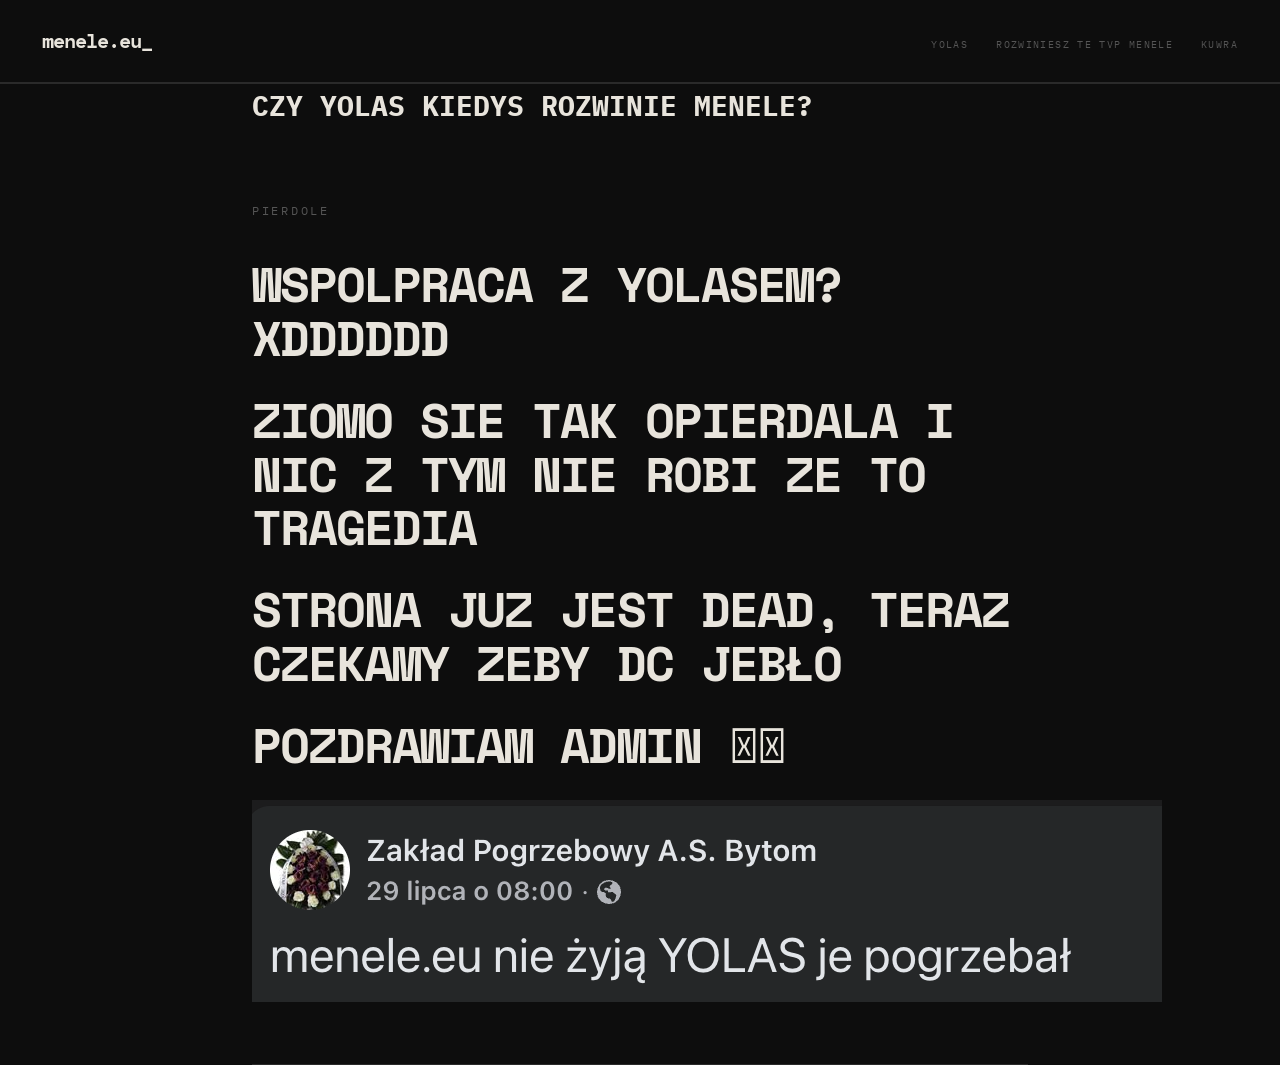
==== index.html @ f8b2cabd "ae" ====
<!DOCTYPE html>
<html lang="pl">
<head>
<meta charset="UTF-8">
<meta name="viewport" content="width=device-width, initial-scale=1.0">
<title>menele.eu</title>
<link rel="stylesheet" href="style.css">
 
</head>
<body>

<header>
  <a class="logo" href="#">menele.eu<span class="cursor">_</span></a>
  <nav>
    <a href="#streamerzy">YOLAS</a>
    <a href="#harmonogram">ROZWINIESZ TE TVP MENELE</a>
    <a href="#kontakt">KUWRA</a>
  </nav>
</header>

<main>
<H1>CZY YOLAS KIEDYS ROZWINIE MENELE?</H1>
  <!-- HERO -->
  <div class="hero" id="kontakt">
    <p class="hero-label">PIERDOLE</p>
    <h1>WSPOLPRACA Z YOLASEM? XDDDDDD</h1>
    <h1>ZIOMO SIE TAK OPIERDALA I NIC Z TYM NIE ROBI ZE TO TRAGEDIA</h1>
    <H1>STRONA JUZ JEST DEAD, TERAZ CZEKAMY ZEBY DC JEBŁO</h1>
    <h1>POZDRAWIAM ADMIN 🫪🫪</h1>
    <img src="Screenshot 2026-08-01 at 23.21.35.png">
---- style.css ----
@import url('https://fonts.googleapis.com/css2?family=IBM+Plex+Mono:ital,wght@0,300;0,400;0,700;1,400&family=Space+Mono:ital,wght@0,400;0,700;1,400&display=swap');
 
  :root {
    --bg: #0d0d0d;
    --fg: #e8e4dc;
    --muted: #555;
    --line: #2a2a2a;
    --hover-bg: #e8e4dc;
    --hover-fg: #0d0d0d;
    --live: #e03030;
  }
 
  *, *::before, *::after { box-sizing: border-box; margin: 0; padding: 0; }
 
  html { font-size: 14px; scroll-behavior: smooth; }
 
  body {
    background: var(--bg);
    color: var(--fg);
    font-family: 'IBM Plex Mono', monospace;
    line-height: 1.6;
    min-height: 100vh;
    cursor: crosshair;
  }
 
  /* ── HEADER ── */
  header {
    border-bottom: 2px solid var(--line);
    padding: 1.8rem 3rem;
    display: flex;
    justify-content: space-between;
    align-items: baseline;
    position: sticky;
    top: 0;
    background: var(--bg);
    z-index: 100;
  }
 
  .logo {
    font-family: 'Space Mono', monospace;
    font-size: 1.4rem;
    font-weight: 700;
    letter-spacing: -0.05em;
    text-decoration: none;
    color: var(--fg);
  }
 
  .logo .cursor {
    display: inline-block;
    animation: blink 1s step-end infinite;
  }
 
  @keyframes blink { 0%,100%{opacity:1} 50%{opacity:0} }
 
  nav { display: flex; gap: 2rem; }
 
  nav a {
    font-size: 0.7rem;
    letter-spacing: 0.14em;
    text-transform: uppercase;
    text-decoration: none;
    color: var(--muted);
    transition: color 0.1s;
  }
  nav a:hover { color: var(--fg); }
 
  /* ── MARQUEE ── */
  .marquee-wrap {
    overflow: hidden;
    border-bottom: 2px solid var(--line);
    background: var(--fg);
    padding: 0.55rem 0;
  }
  .marquee-track {
    display: inline-flex;
    white-space: nowrap;
    animation: scroll 22s linear infinite;
  }
  .marquee-track span {
    font-size: 0.6rem;
    letter-spacing: 0.18em;
    text-transform: uppercase;
    color: var(--bg);
    padding: 0 2.5rem;
  }
  .marquee-track span.live-dot::before {
    content: '●';
    color: var(--live);
    margin-right: 0.6rem;
    animation: pulse 1s ease-in-out infinite;
  }
  @keyframes pulse { 0%,100%{opacity:1} 50%{opacity:0.3} }
  @keyframes scroll { 0%{transform:translateX(0)} 100%{transform:translateX(-50%)} }
 
  /* ── MAIN ── */
  main {
    max-width: 860px;
    margin: 0 auto;
    padding: 0 3rem;
  }
 
  /* ── HERO ── */
  .hero {
    padding: 5rem 0 4rem;
    border-bottom: 1px solid var(--line);
  }
  .hero-label {
    font-size: 0.6rem;
    letter-spacing: 0.22em;
    text-transform: uppercase;
    color: var(--muted);
    margin-bottom: 1.5rem;
  }
  .hero h1 {
    font-family: 'Space Mono', monospace;
    font-size: clamp(2rem, 5vw, 3.5rem);
    font-weight: 700;
    line-height: 1.1;
    letter-spacing: -0.04em;
    margin-bottom: 2rem;
  }
  .hero h1 em {
    font-style: italic;
    font-weight: 400;
  }
  .hero p {
    font-size: 0.88rem;
    color: var(--muted);
    line-height: 1.9;
    max-width: 460px;
    margin-bottom: 2.5rem;
  }
 
  .stats-row {
    display: flex;
    gap: 3rem;
    margin-bottom: 2.5rem;
    flex-wrap: wrap;
  }
  .stat {
    display: flex;
    flex-direction: column;
    gap: 0.2rem;
  }
  .stat-value {
    font-family: 'Space Mono', monospace;
    font-size: 1.5rem;
    font-weight: 700;
    letter-spacing: -0.04em;
  }
  .stat-label {
    font-size: 0.6rem;
    letter-spacing: 0.16em;
    text-transform: uppercase;
    color: var(--muted);
  }
 
  .hero-links { display: flex; flex-direction: column; gap: 0.35rem; }
  .hero-links a {
    font-size: 0.8rem;
    color: var(--fg);
    text-decoration: none;
    display: inline-flex;
    align-items: center;
    gap: 0.8rem;
    transition: gap 0.15s;
  }
  .hero-links a::before { content: '→'; color: var(--muted); }
  .hero-links a:hover { gap: 1.2rem; }
 
  /* ── SECTIONS ── */
  section {
    padding: 3rem 0;
    border-bottom: 1px solid var(--line);
  }
  .section-header {
    display: flex;
    justify-content: space-between;
    align-items: baseline;
    margin-bottom: 1.5rem;
  }
  .section-title {
    font-size: 0.6rem;
    letter-spacing: 0.22em;
    text-transform: uppercase;
    color: var(--muted);
  }
  .section-meta {
    font-size: 0.6rem;
    color: var(--muted);
    letter-spacing: 0.06em;
  }
 
  /* ── TABLE ── */
  .list-table {
    width: 100%;
    border-collapse: collapse;
  }
  .list-table tr {
    border-top: 1px solid #222;
    transition: background 0.07s;
    cursor: pointer;
  }
  .list-table tr:hover { background: var(--hover-bg); }
  .list-table tr:hover td,
  .list-table tr:hover a,
  .list-table tr:hover .badge,
  .list-table tr:hover .tag { color: var(--hover-fg) !important; border-color: var(--hover-fg) !important; }
 
  .list-table td {
    padding: 0.58rem 0;
    font-size: 0.82rem;
    vertical-align: middle;
    transition: color 0.07s;
  }
  .list-table td.col-id {
    color: var(--muted);
    width: 120px;
    padding-right: 1.5rem;
    font-size: 0.68rem;
    letter-spacing: 0.05em;
    white-space: nowrap;
  }
  .list-table td.col-main { width: 100%; }
  .list-table td.col-right {
    text-align: right;
    white-space: nowrap;
    padding-left: 1rem;
  }
  .list-table a {
    color: var(--fg);
    text-decoration: none;
  }
 
  /* live badge */
  .badge {
    font-size: 0.55rem;
    letter-spacing: 0.1em;
    text-transform: uppercase;
    padding: 0.15em 0.55em;
    margin-left: 0.7rem;
    vertical-align: middle;
    display: inline-block;
    line-height: 1.7;
    color: var(--live);
    border: 1px solid var(--live);
  }
  .badge.live::before {
    content: '● ';
    animation: pulse 1s ease-in-out infinite;
  }
 
  /* platform tag */
  .tag {
    font-size: 0.6rem;
    letter-spacing: 0.08em;
    color: var(--muted);
    border: 1px solid #333;
    padding: 0.1em 0.5em;
    display: inline-block;
    line-height: 1.6;
  }
 
  /* schedule time */
  .time-col {
    font-size: 0.72rem;
    color: var(--muted);
    white-space: nowrap;
  }
 
  /* ── SCROLL REVEAL ── */
  .fade-row {
    opacity: 0;
    transform: translateY(20px);
    transition: opacity 0.44s cubic-bezier(0.22, 1, 0.36, 1),
                transform 0.44s cubic-bezier(0.22, 1, 0.36, 1);
  }
  .fade-row.visible {
    opacity: 1;
    transform: translateY(0);
  }
 
  /* ── FOOTER ── */
  footer {
    padding: 2rem 3rem;
    display: flex;
    justify-content: space-between;
    align-items: center;
    border-top: 2px solid var(--line);
    margin-top: 1rem;
  }
  footer p { font-size: 0.62rem; color: var(--muted); letter-spacing: 0.1em; }
 
  /* ── MOBILE ── */
  @media (max-width: 640px) {
    header { padding: 1.2rem 1.5rem; flex-direction: column; gap: 0.8rem; }
    main { padding: 0 1.5rem; }
    footer { padding: 1.5rem; flex-direction: column; gap: 0.5rem; }
    nav { gap: 1rem; }
    .stats-row { gap: 1.5rem; }
    .list-table td.col-right { display: none; }
  }
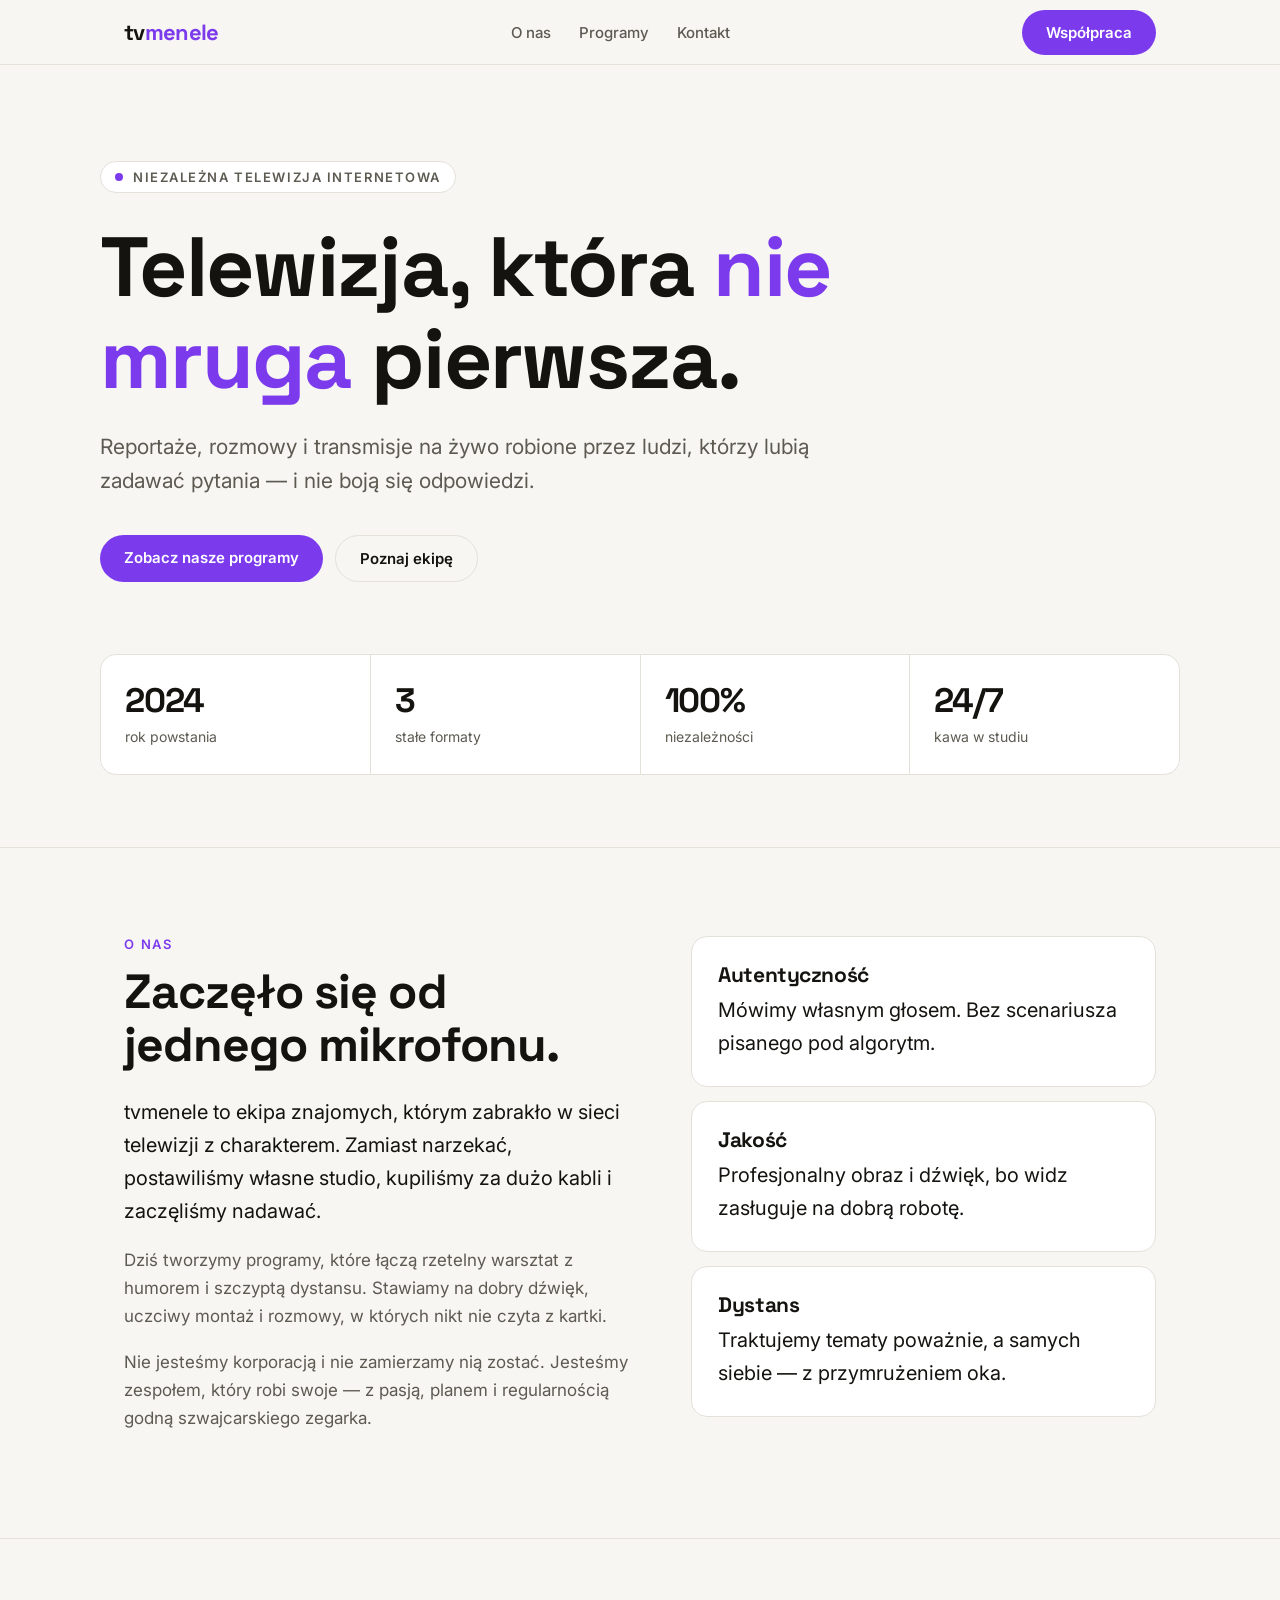
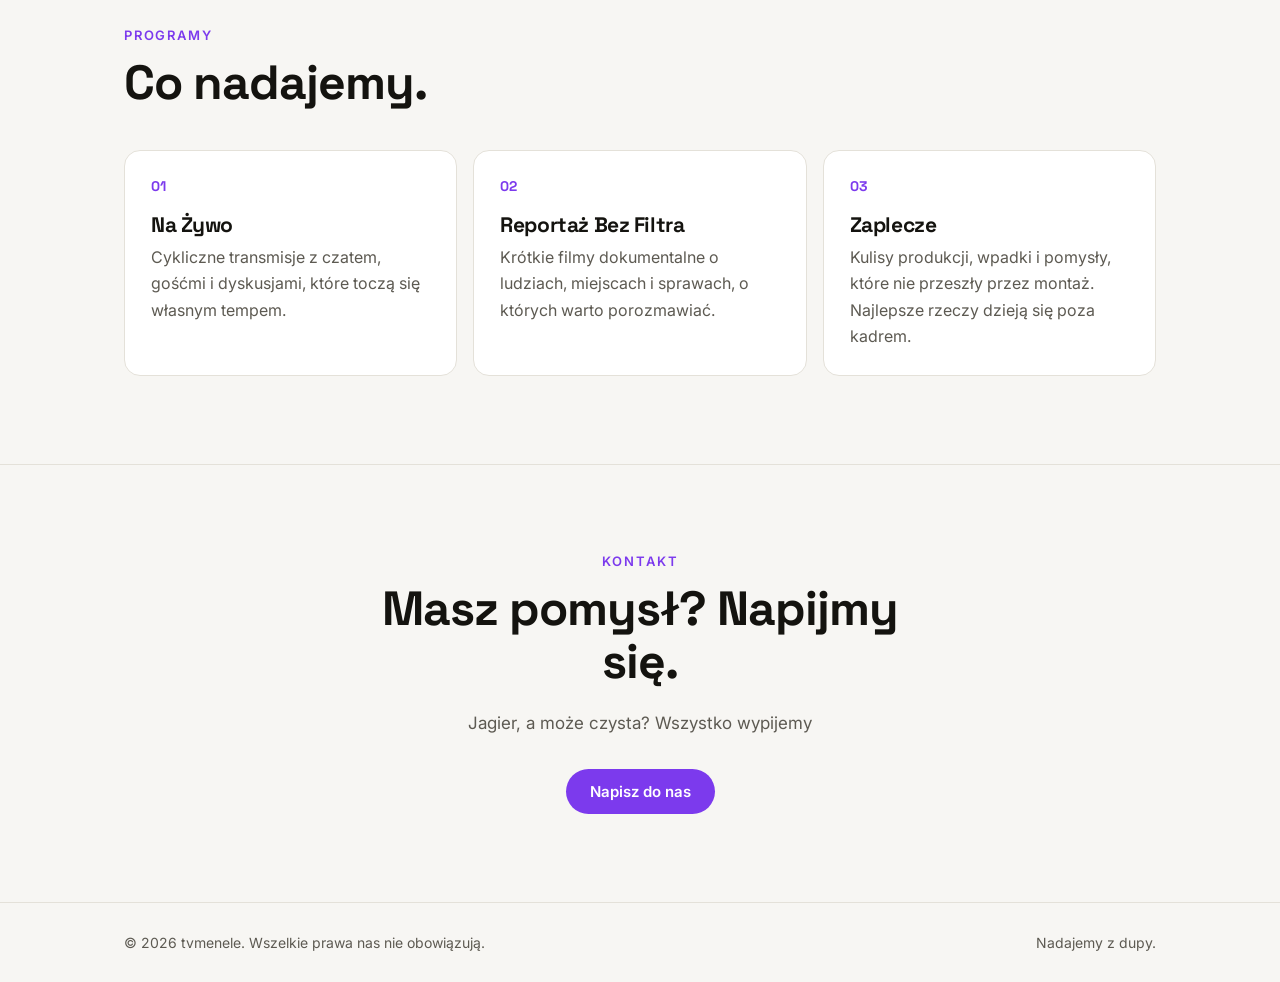
==== commit 0ba87860: "s**o masz tinder tinder tinder s**o masz konto na badoo" ====
--- a/index.html
+++ b/index.html
@@ -1,30 +1,88 @@
 <!DOCTYPE html>
 <html lang="pl">
 <head>
-<meta charset="UTF-8">
-<meta name="viewport" content="width=device-width, initial-scale=1.0">
-<title>menele.eu</title>
+<meta charset="utf-8">
+<meta name="viewport" content="width=device-width, initial-scale=1, viewport-fit=cover">
+<title>tvmenele — niezależna telewizja internetowa</title>
+<link rel="preconnect" href="https://fonts.googleapis.com">
+<link rel="preconnect" href="https://fonts.gstatic.com" crossorigin>
+<link href="https://fonts.googleapis.com/css2?family=Space+Grotesk:wght@500;700&family=Inter:wght@400;500;600&display=swap" rel="stylesheet">
 <link rel="stylesheet" href="style.css">
- 
 </head>
 <body>
-
 <header>
-  <a class="logo" href="#">menele.eu<span class="cursor">_</span></a>
-  <nav>
-    <a href="#streamerzy">YOLAS</a>
-    <a href="#harmonogram">ROZWINIESZ TE TVP MENELE</a>
-    <a href="#kontakt">KUWRA</a>
-  </nav>
+  <div class="wrap nav">
+    <a class="logo" href="#top">tv<span>menele</span></a>
+    <ul>
+      <li><a href="#o-nas">O nas</a></li>
+      <li><a href="#programy">Programy</a></li>
+      <li><a href="#kontakt">Kontakt</a></li>
+    </ul>
+    <a class="btn" href="#kontakt">Współpraca</a>
+  </div>
 </header>
 
-<main>
-<H1>CZY YOLAS KIEDYS ROZWINIE MENELE?</H1>
-  <!-- HERO -->
-  <div class="hero" id="kontakt">
-    <p class="hero-label">PIERDOLE</p>
-    <h1>WSPOLPRACA Z YOLASEM? XDDDDDD</h1>
-    <h1>ZIOMO SIE TAK OPIERDALA I NIC Z TYM NIE ROBI ZE TO TRAGEDIA</h1>
-    <H1>STRONA JUZ JEST DEAD, TERAZ CZEKAMY ZEBY DC JEBŁO</h1>
-    <h1>POZDRAWIAM ADMIN 🫪🫪</h1>
-    <img src="Screenshot 2026-08-01 at 23.21.35.png">+<main id="top">
+  <div class="wrap hero">
+    <span class="live"><i></i> Niezależna telewizja internetowa</span>
+    <h1>Telewizja, która <em>nie mruga</em> pierwsza.</h1>
+    <p>Reportaże, rozmowy i transmisje na żywo robione przez ludzi, którzy lubią zadawać pytania — i nie boją się odpowiedzi.</p>
+    <div class="cta">
+      <a class="btn" href="#programy">Zobacz nasze programy</a>
+      <a class="btn ghost" href="#o-nas">Poznaj ekipę</a>
+    </div>
+    <div class="stats">
+      <div><b>2024</b><span>rok powstania</span></div>
+      <div><b>3</b><span>stałe formaty</span></div>
+      <div><b>100%</b><span>niezależności</span></div>
+      <div><b>24/7</b><span>kawa w studiu</span></div>
+    </div>
+  </div>
+
+  <section id="o-nas">
+    <div class="wrap about">
+      <div>
+        <div class="kicker">O nas</div>
+        <h2>Zaczęło się od jednego mikrofonu.</h2>
+        <p>tvmenele to ekipa znajomych, którym zabrakło w sieci telewizji z charakterem. Zamiast narzekać, postawiliśmy własne studio, kupiliśmy za dużo kabli i zaczęliśmy nadawać.</p>
+        <p>Dziś tworzymy programy, które łączą rzetelny warsztat z humorem i szczyptą dystansu. Stawiamy na dobry dźwięk, uczciwy montaż i rozmowy, w których nikt nie czyta z kartki.</p>
+        <p>Nie jesteśmy korporacją i nie zamierzamy nią zostać. Jesteśmy zespołem, który robi swoje — z pasją, planem i regularnością godną szwajcarskiego zegarka.</p>
+      </div>
+      <div class="vals">
+        <div class="card"><h3>Autentyczność</h3><p>Mówimy własnym głosem. Bez scenariusza pisanego pod algorytm.</p></div>
+        <div class="card"><h3>Jakość</h3><p>Profesjonalny obraz i dźwięk, bo widz zasługuje na dobrą robotę.</p></div>
+        <div class="card"><h3>Dystans</h3><p>Traktujemy tematy poważnie, a samych siebie — z przymrużeniem oka.</p></div>
+      </div>
+    </div>
+  </section>
+
+  <section id="programy">
+    <div class="wrap">
+      <div class="kicker">Programy</div>
+      <h2>Co nadajemy.</h2>
+      <div class="grid3">
+        <div class="card"><div class="num">01</div><h3>Na Żywo</h3><p>Cykliczne transmisje z czatem, gośćmi i dyskusjami, które toczą się własnym tempem.</p></div>
+        <div class="card"><div class="num">02</div><h3>Reportaż Bez Filtra</h3><p>Krótkie filmy dokumentalne o ludziach, miejscach i sprawach, o których warto porozmawiać.</p></div>
+        <div class="card"><div class="num">03</div><h3>Zaplecze</h3><p>Kulisy produkcji, wpadki i pomysły, które nie przeszły przez montaż. Najlepsze rzeczy dzieją się poza kadrem.</p></div>
+      </div>
+    </div>
+  </section>
+
+  <section id="kontakt" class="contact">
+    <div class="wrap">
+      <div class="kicker">Kontakt</div>
+      <h2>Masz pomysł? Napijmy się.</h2>
+      <p>Jagier, a może czysta? Wszystko wypijemy</p>
+      <a class="btn" href="mailto:tvmenele@proton.me">Napisz do nas</a>
+    </div>
+  </section>
+</main>
+
+<footer>
+  <div class="wrap">
+    <span>© 2026 tvmenele. Wszelkie prawa nas nie obowiązują.</span>
+    <span>Nadajemy z dupy.</span>
+  </div>
+</footer>
+</body>
+</html>
--- a/style.css
+++ b/style.css
@@ -1,302 +1,61 @@
-  @import url('https://fonts.googleapis.com/css2?family=IBM+Plex+Mono:ital,wght@0,300;0,400;0,700;1,400&family=Space+Mono:ital,wght@0,400;0,700;1,400&display=swap');
- 
-  :root {
-    --bg: #0d0d0d;
-    --fg: #e8e4dc;
-    --muted: #555;
-    --line: #2a2a2a;
-    --hover-bg: #e8e4dc;
-    --hover-fg: #0d0d0d;
-    --live: #e03030;
-  }
- 
-  *, *::before, *::after { box-sizing: border-box; margin: 0; padding: 0; }
- 
-  html { font-size: 14px; scroll-behavior: smooth; }
- 
-  body {
-    background: var(--bg);
-    color: var(--fg);
-    font-family: 'IBM Plex Mono', monospace;
-    line-height: 1.6;
-    min-height: 100vh;
-    cursor: crosshair;
-  }
- 
-  /* ── HEADER ── */
-  header {
-    border-bottom: 2px solid var(--line);
-    padding: 1.8rem 3rem;
-    display: flex;
-    justify-content: space-between;
-    align-items: baseline;
-    position: sticky;
-    top: 0;
-    background: var(--bg);
-    z-index: 100;
-  }
- 
-  .logo {
-    font-family: 'Space Mono', monospace;
-    font-size: 1.4rem;
-    font-weight: 700;
-    letter-spacing: -0.05em;
-    text-decoration: none;
-    color: var(--fg);
-  }
- 
-  .logo .cursor {
-    display: inline-block;
-    animation: blink 1s step-end infinite;
-  }
- 
-  @keyframes blink { 0%,100%{opacity:1} 50%{opacity:0} }
- 
-  nav { display: flex; gap: 2rem; }
- 
-  nav a {
-    font-size: 0.7rem;
-    letter-spacing: 0.14em;
-    text-transform: uppercase;
-    text-decoration: none;
-    color: var(--muted);
-    transition: color 0.1s;
-  }
-  nav a:hover { color: var(--fg); }
- 
-  /* ── MARQUEE ── */
-  .marquee-wrap {
-    overflow: hidden;
-    border-bottom: 2px solid var(--line);
-    background: var(--fg);
-    padding: 0.55rem 0;
-  }
-  .marquee-track {
-    display: inline-flex;
-    white-space: nowrap;
-    animation: scroll 22s linear infinite;
-  }
-  .marquee-track span {
-    font-size: 0.6rem;
-    letter-spacing: 0.18em;
-    text-transform: uppercase;
-    color: var(--bg);
-    padding: 0 2.5rem;
-  }
-  .marquee-track span.live-dot::before {
-    content: '●';
-    color: var(--live);
-    margin-right: 0.6rem;
-    animation: pulse 1s ease-in-out infinite;
-  }
-  @keyframes pulse { 0%,100%{opacity:1} 50%{opacity:0.3} }
-  @keyframes scroll { 0%{transform:translateX(0)} 100%{transform:translateX(-50%)} }
- 
-  /* ── MAIN ── */
-  main {
-    max-width: 860px;
-    margin: 0 auto;
-    padding: 0 3rem;
-  }
- 
-  /* ── HERO ── */
-  .hero {
-    padding: 5rem 0 4rem;
-    border-bottom: 1px solid var(--line);
-  }
-  .hero-label {
-    font-size: 0.6rem;
-    letter-spacing: 0.22em;
-    text-transform: uppercase;
-    color: var(--muted);
-    margin-bottom: 1.5rem;
-  }
-  .hero h1 {
-    font-family: 'Space Mono', monospace;
-    font-size: clamp(2rem, 5vw, 3.5rem);
-    font-weight: 700;
-    line-height: 1.1;
-    letter-spacing: -0.04em;
-    margin-bottom: 2rem;
-  }
-  .hero h1 em {
-    font-style: italic;
-    font-weight: 400;
-  }
-  .hero p {
-    font-size: 0.88rem;
-    color: var(--muted);
-    line-height: 1.9;
-    max-width: 460px;
-    margin-bottom: 2.5rem;
-  }
- 
-  .stats-row {
-    display: flex;
-    gap: 3rem;
-    margin-bottom: 2.5rem;
-    flex-wrap: wrap;
-  }
-  .stat {
-    display: flex;
-    flex-direction: column;
-    gap: 0.2rem;
-  }
-  .stat-value {
-    font-family: 'Space Mono', monospace;
-    font-size: 1.5rem;
-    font-weight: 700;
-    letter-spacing: -0.04em;
-  }
-  .stat-label {
-    font-size: 0.6rem;
-    letter-spacing: 0.16em;
-    text-transform: uppercase;
-    color: var(--muted);
-  }
- 
-  .hero-links { display: flex; flex-direction: column; gap: 0.35rem; }
-  .hero-links a {
-    font-size: 0.8rem;
-    color: var(--fg);
-    text-decoration: none;
-    display: inline-flex;
-    align-items: center;
-    gap: 0.8rem;
-    transition: gap 0.15s;
-  }
-  .hero-links a::before { content: '→'; color: var(--muted); }
-  .hero-links a:hover { gap: 1.2rem; }
- 
-  /* ── SECTIONS ── */
-  section {
-    padding: 3rem 0;
-    border-bottom: 1px solid var(--line);
-  }
-  .section-header {
-    display: flex;
-    justify-content: space-between;
-    align-items: baseline;
-    margin-bottom: 1.5rem;
-  }
-  .section-title {
-    font-size: 0.6rem;
-    letter-spacing: 0.22em;
-    text-transform: uppercase;
-    color: var(--muted);
-  }
-  .section-meta {
-    font-size: 0.6rem;
-    color: var(--muted);
-    letter-spacing: 0.06em;
-  }
- 
-  /* ── TABLE ── */
-  .list-table {
-    width: 100%;
-    border-collapse: collapse;
-  }
-  .list-table tr {
-    border-top: 1px solid #222;
-    transition: background 0.07s;
-    cursor: pointer;
-  }
-  .list-table tr:hover { background: var(--hover-bg); }
-  .list-table tr:hover td,
-  .list-table tr:hover a,
-  .list-table tr:hover .badge,
-  .list-table tr:hover .tag { color: var(--hover-fg) !important; border-color: var(--hover-fg) !important; }
- 
-  .list-table td {
-    padding: 0.58rem 0;
-    font-size: 0.82rem;
-    vertical-align: middle;
-    transition: color 0.07s;
-  }
-  .list-table td.col-id {
-    color: var(--muted);
-    width: 120px;
-    padding-right: 1.5rem;
-    font-size: 0.68rem;
-    letter-spacing: 0.05em;
-    white-space: nowrap;
-  }
-  .list-table td.col-main { width: 100%; }
-  .list-table td.col-right {
-    text-align: right;
-    white-space: nowrap;
-    padding-left: 1rem;
-  }
-  .list-table a {
-    color: var(--fg);
-    text-decoration: none;
-  }
- 
-  /* live badge */
-  .badge {
-    font-size: 0.55rem;
-    letter-spacing: 0.1em;
-    text-transform: uppercase;
-    padding: 0.15em 0.55em;
-    margin-left: 0.7rem;
-    vertical-align: middle;
-    display: inline-block;
-    line-height: 1.7;
-    color: var(--live);
-    border: 1px solid var(--live);
-  }
-  .badge.live::before {
-    content: '● ';
-    animation: pulse 1s ease-in-out infinite;
-  }
- 
-  /* platform tag */
-  .tag {
-    font-size: 0.6rem;
-    letter-spacing: 0.08em;
-    color: var(--muted);
-    border: 1px solid #333;
-    padding: 0.1em 0.5em;
-    display: inline-block;
-    line-height: 1.6;
-  }
- 
-  /* schedule time */
-  .time-col {
-    font-size: 0.72rem;
-    color: var(--muted);
-    white-space: nowrap;
-  }
- 
-  /* ── SCROLL REVEAL ── */
-  .fade-row {
-    opacity: 0;
-    transform: translateY(20px);
-    transition: opacity 0.44s cubic-bezier(0.22, 1, 0.36, 1),
-                transform 0.44s cubic-bezier(0.22, 1, 0.36, 1);
-  }
-  .fade-row.visible {
-    opacity: 1;
-    transform: translateY(0);
-  }
- 
-  /* ── FOOTER ── */
-  footer {
-    padding: 2rem 3rem;
-    display: flex;
-    justify-content: space-between;
-    align-items: center;
-    border-top: 2px solid var(--line);
-    margin-top: 1rem;
-  }
-  footer p { font-size: 0.62rem; color: var(--muted); letter-spacing: 0.1em; }
- 
-  /* ── MOBILE ── */
-  @media (max-width: 640px) {
-    header { padding: 1.2rem 1.5rem; flex-direction: column; gap: 0.8rem; }
-    main { padding: 0 1.5rem; }
-    footer { padding: 1.5rem; flex-direction: column; gap: 0.5rem; }
-    nav { gap: 1rem; }
-    .stats-row { gap: 1.5rem; }
-    .list-table td.col-right { display: none; }
-  }+:root{
+  color-scheme:light dark;
+  --bg:#f7f6f3;--surface:#ffffff;--text:#14130f;--muted:#5d5a52;--line:#e4e1d9;--accent:#7c3aed;--accent-ink:#ffffff;
+  --head:"Space Grotesk","Segoe UI",Roboto,Helvetica,Arial,sans-serif;
+  --body:"Inter","Segoe UI",Roboto,Helvetica,Arial,sans-serif;
+  box-sizing:border-box;
+  padding-top:env(safe-area-inset-top,0px);
+  padding-bottom:env(safe-area-inset-bottom,0px);
+}
+@media (prefers-color-scheme:dark){
+  :root:not([data-theme="light"]){--bg:#0d0d0f;--surface:#16161a;--text:#f2f0ea;--muted:#a09d95;--line:#26262c;--accent:#a78bfa;--accent-ink:#0d0d0f}
+}
+:root[data-theme="dark"]{--bg:#0d0d0f;--surface:#16161a;--text:#f2f0ea;--muted:#a09d95;--line:#26262c;--accent:#a78bfa;--accent-ink:#0d0d0f}
+html{scroll-behavior:smooth;scroll-padding-top:calc(env(safe-area-inset-top,0px) + 72px)}
+*,*::before,*::after{box-sizing:border-box}
+body{margin:0;background:var(--bg);color:var(--text);font:400 17px/1.65 var(--body);-webkit-font-smoothing:antialiased}
+body::before{content:"";position:fixed;inset:0 0 auto;height:env(safe-area-inset-top,0px);background:var(--bg);z-index:30}
+a{color:inherit}
+.wrap{max-width:1080px;margin:0 auto;padding:0 24px}
+h1,h2,h3{font-family:var(--head);line-height:1.1;margin:0;letter-spacing:-.02em}
+header{position:sticky;top:env(safe-area-inset-top,0px);z-index:20;background:var(--bg);border-bottom:1px solid var(--line)}
+.nav{display:flex;align-items:center;justify-content:space-between;height:64px}
+.logo{font:700 22px var(--head);text-decoration:none;letter-spacing:-.03em}
+.logo span{color:var(--accent)}
+.nav ul{display:flex;gap:28px;list-style:none;margin:0;padding:0}
+.nav ul a{text-decoration:none;font-size:15px;color:var(--muted);font-weight:500}
+.nav ul a:hover{color:var(--text)}
+.btn{display:inline-block;background:var(--accent);color:var(--accent-ink);padding:13px 24px;border-radius:999px;font:600 15px var(--body);text-decoration:none}
+.btn.ghost{background:transparent;color:var(--text);border:1px solid var(--line)}
+.btn:hover{filter:brightness(1.08)}
+.hero{padding:96px 0 72px}
+.live{display:inline-flex;align-items:center;gap:10px;font:600 13px var(--body);letter-spacing:.12em;text-transform:uppercase;color:var(--muted);border:1px solid var(--line);padding:7px 14px;border-radius:999px;background:var(--surface)}
+.live i{width:8px;height:8px;border-radius:50%;background:var(--accent);animation:p 1.6s infinite}
+@keyframes p{50%{opacity:.25}}
+.hero h1{font-size:clamp(40px,7.5vw,84px);margin:28px 0 24px;max-width:15ch}
+.hero h1 em{font-style:normal;color:var(--accent)}
+.hero p{font-size:clamp(18px,2.2vw,21px);color:var(--muted);max-width:56ch;margin:0 0 36px}
+.cta{display:flex;flex-wrap:wrap;gap:12px}
+.stats{display:grid;grid-template-columns:repeat(auto-fit,minmax(150px,1fr));gap:1px;background:var(--line);border:1px solid var(--line);border-radius:16px;overflow:hidden;margin-top:72px}
+.stats div{background:var(--surface);padding:24px}
+.stats b{display:block;font:700 34px var(--head);letter-spacing:-.03em}
+.stats span{font-size:14px;color:var(--muted)}
+section{padding:88px 0;border-top:1px solid var(--line)}
+.kicker{font:600 13px var(--body);letter-spacing:.14em;text-transform:uppercase;color:var(--accent);margin-bottom:14px}
+h2{font-size:clamp(30px,4.6vw,48px);margin-bottom:24px}
+.about{display:grid;grid-template-columns:1.1fr 1fr;gap:56px;align-items:start}
+.about p{color:var(--muted);margin:0 0 18px}
+.about p:first-of-type{color:var(--text);font-size:20px}
+.vals{display:grid;gap:14px}
+.card{background:var(--surface);border:1px solid var(--line);border-radius:16px;padding:26px}
+.card h3{font-size:21px;margin-bottom:8px}
+.card p{margin:0;color:var(--muted);font-size:16px}
+.grid3{display:grid;grid-template-columns:repeat(auto-fit,minmax(260px,1fr));gap:16px;margin-top:40px}
+.num{font:700 14px var(--head);color:var(--accent);margin-bottom:18px}
+.contact{text-align:center}
+.contact h2{max-width:18ch;margin:0 auto 20px}
+.contact p{color:var(--muted);max-width:50ch;margin:0 auto 32px}
+footer{border-top:1px solid var(--line);padding:28px 0;color:var(--muted);font-size:14px}
+footer .wrap{display:flex;flex-wrap:wrap;gap:12px;justify-content:space-between}
+@media(max-width:760px){.nav ul{display:none}.about{grid-template-columns:1fr;gap:36px}.hero{padding:64px 0 48px}section{padding:64px 0}}
+@media(prefers-reduced-motion:reduce){.live i{animation:none}html{scroll-behavior:auto}}
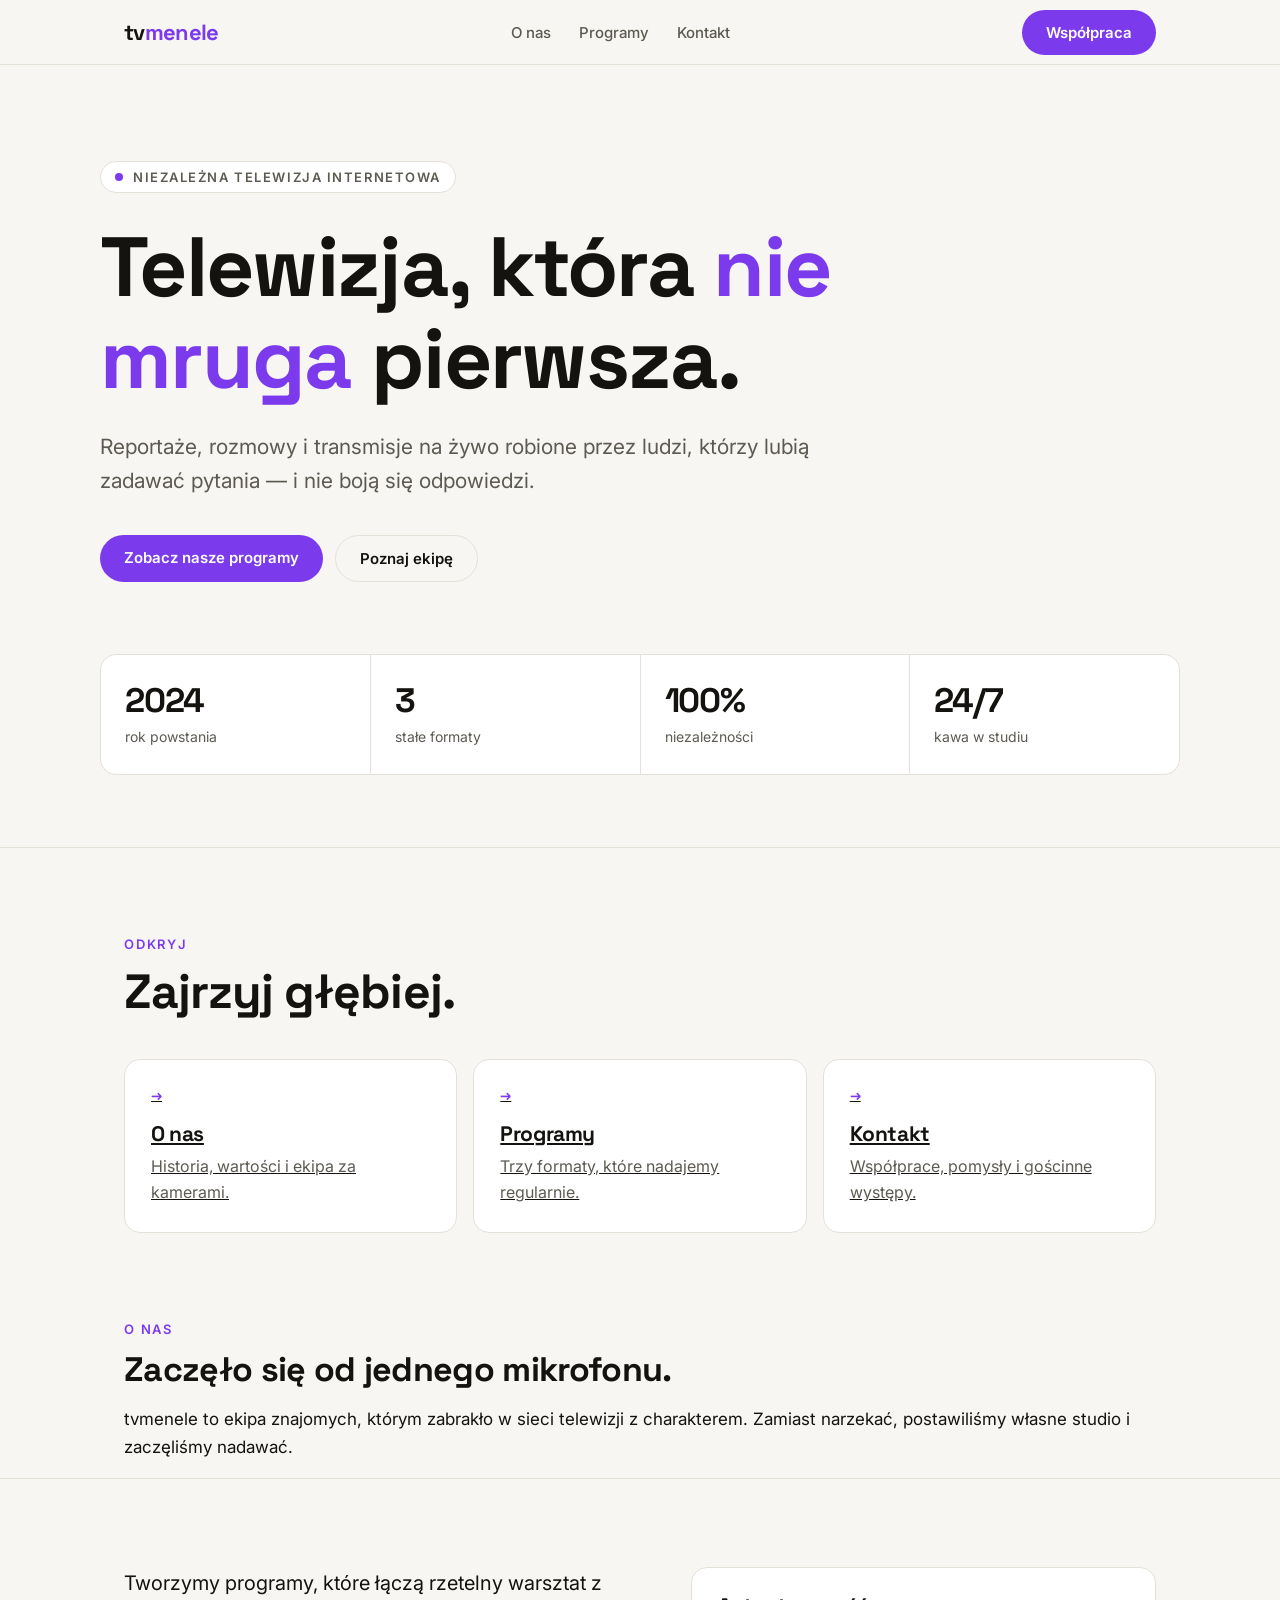
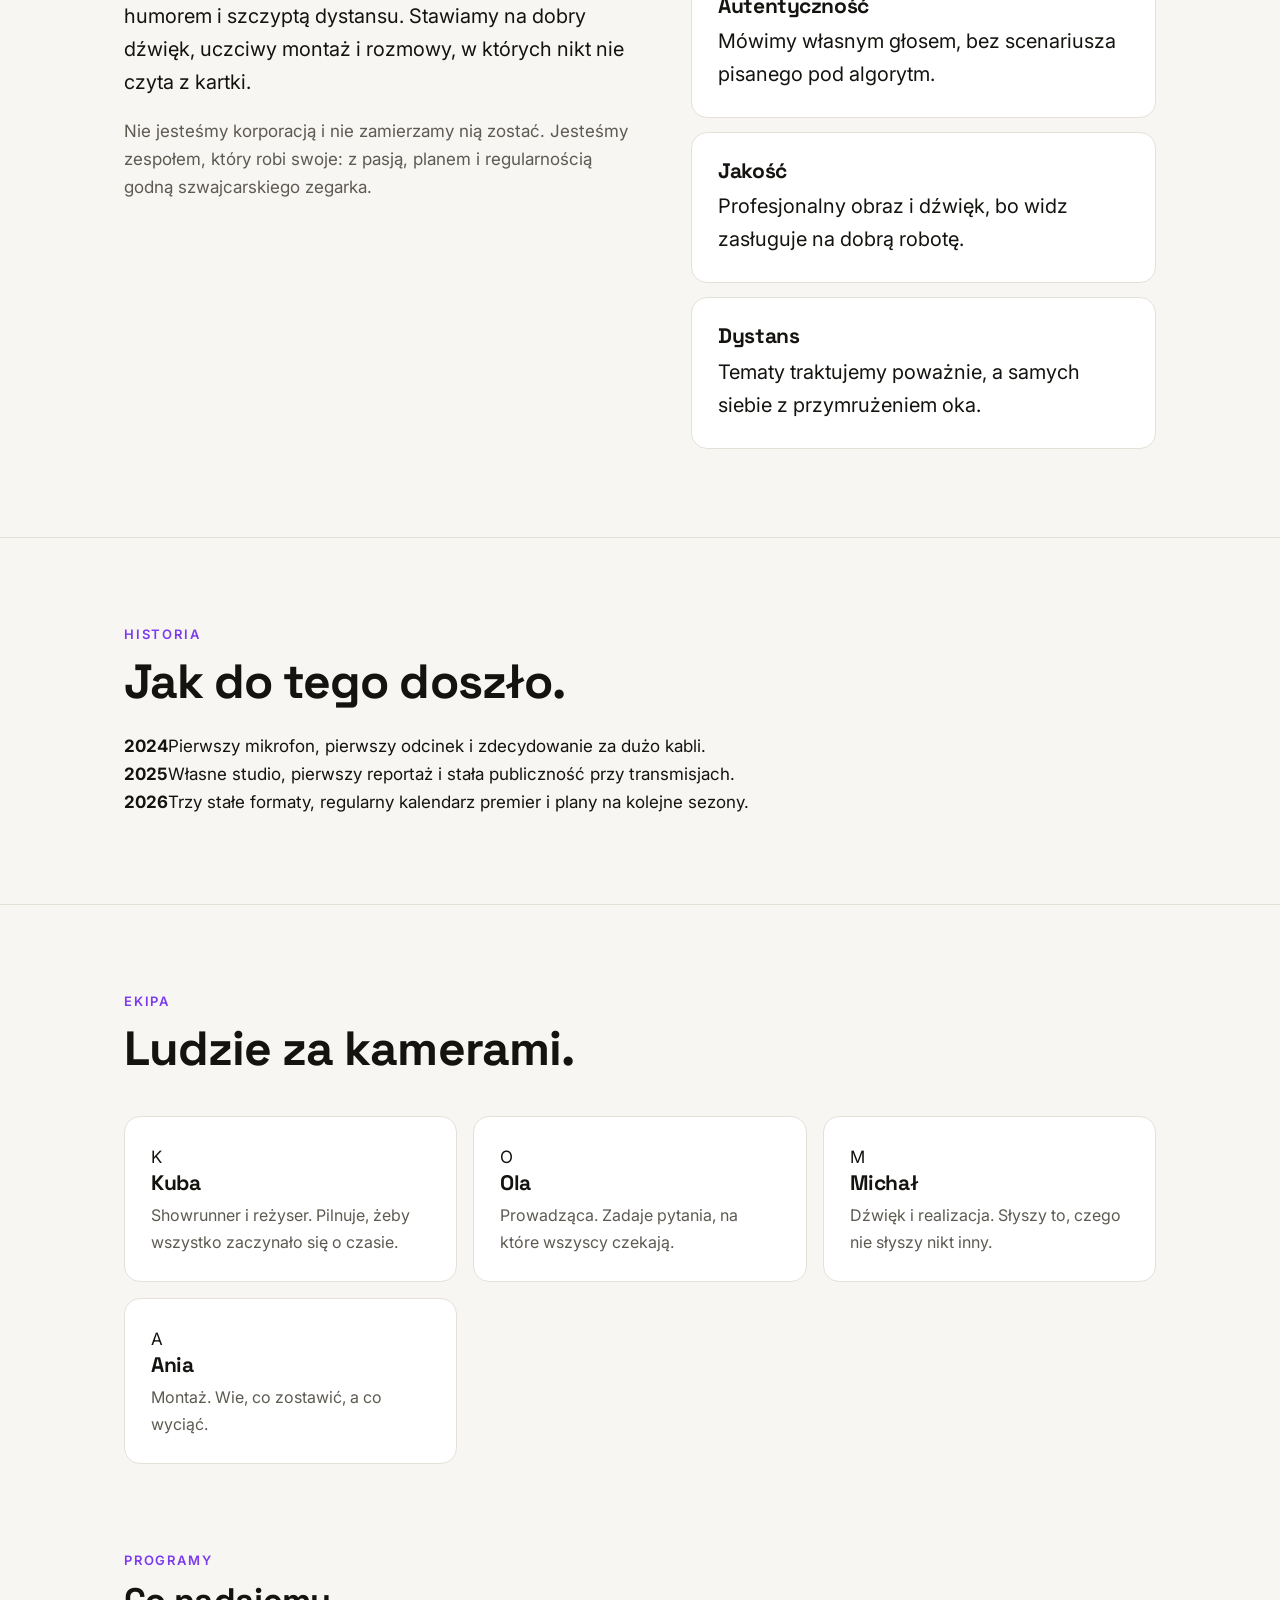
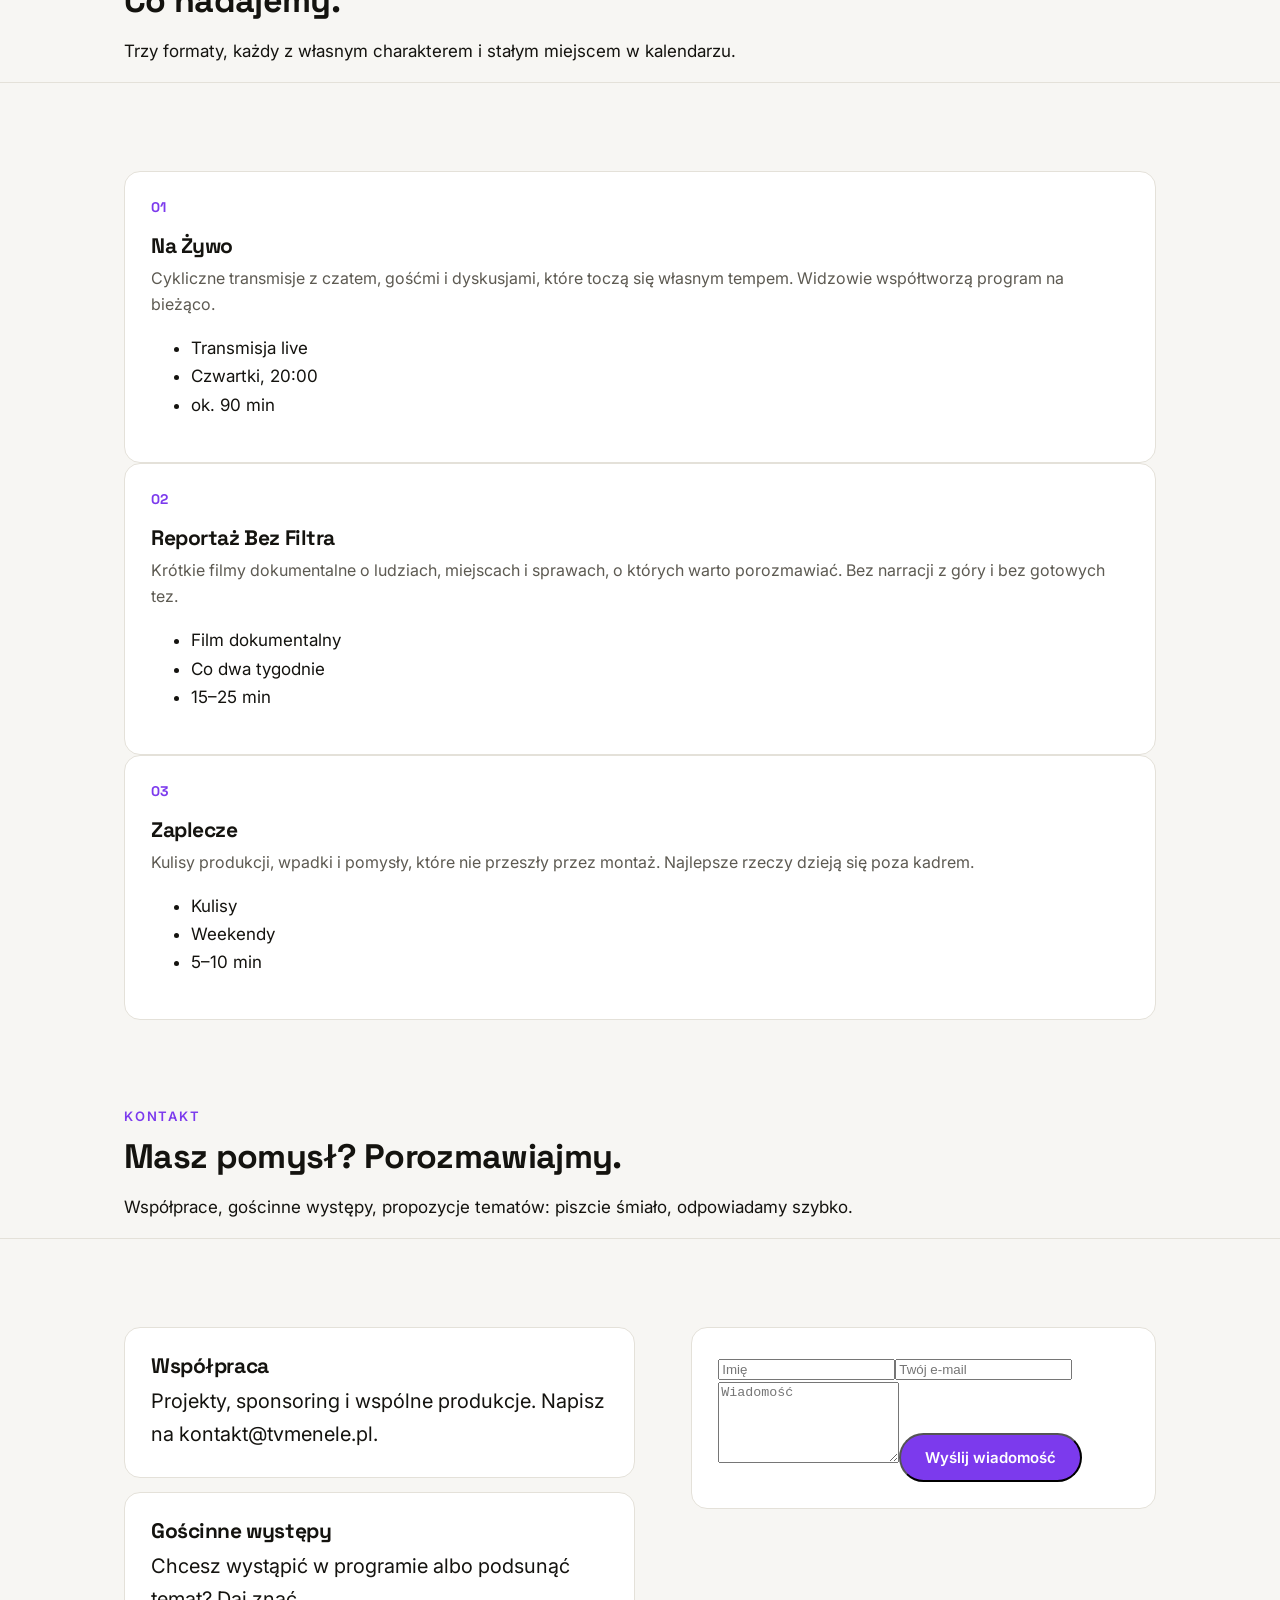
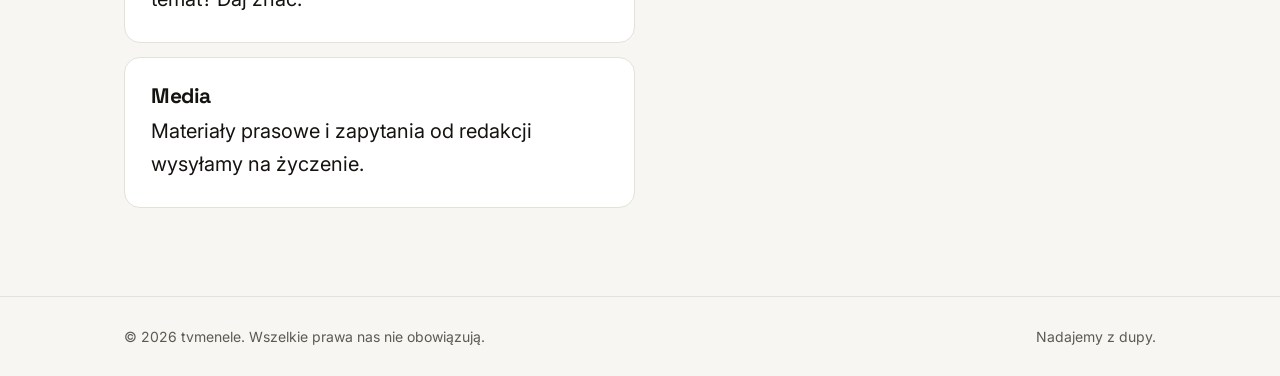
==== commit 914fe363: "to bdf" ====
--- a/index.html
+++ b/index.html
@@ -12,24 +12,25 @@
 <body>
 <header>
   <div class="wrap nav">
-    <a class="logo" href="#top">tv<span>menele</span></a>
+    <a class="logo" href="#/">tv<span>menele</span></a>
     <ul>
-      <li><a href="#o-nas">O nas</a></li>
-      <li><a href="#programy">Programy</a></li>
-      <li><a href="#kontakt">Kontakt</a></li>
+      <li><a href="#/o-nas">O nas</a></li>
+      <li><a href="#/programy">Programy</a></li>
+      <li><a href="#/kontakt">Kontakt</a></li>
     </ul>
-    <a class="btn" href="#kontakt">Współpraca</a>
+    <a class="btn" href="#/kontakt">Współpraca</a>
   </div>
 </header>
 
 <main id="top">
+<div data-page="home">
   <div class="wrap hero">
     <span class="live"><i></i> Niezależna telewizja internetowa</span>
     <h1>Telewizja, która <em>nie mruga</em> pierwsza.</h1>
     <p>Reportaże, rozmowy i transmisje na żywo robione przez ludzi, którzy lubią zadawać pytania — i nie boją się odpowiedzi.</p>
     <div class="cta">
-      <a class="btn" href="#programy">Zobacz nasze programy</a>
-      <a class="btn ghost" href="#o-nas">Poznaj ekipę</a>
+      <a class="btn" href="#/programy">Zobacz nasze programy</a>
+      <a class="btn ghost" href="#/o-nas">Poznaj ekipę</a>
     </div>
     <div class="stats">
       <div><b>2024</b><span>rok powstania</span></div>
@@ -39,43 +40,64 @@
     </div>
   </div>
 
-  <section id="o-nas">
-    <div class="wrap about">
-      <div>
-        <div class="kicker">O nas</div>
-        <h2>Zaczęło się od jednego mikrofonu.</h2>
-        <p>tvmenele to ekipa znajomych, którym zabrakło w sieci telewizji z charakterem. Zamiast narzekać, postawiliśmy własne studio, kupiliśmy za dużo kabli i zaczęliśmy nadawać.</p>
-        <p>Dziś tworzymy programy, które łączą rzetelny warsztat z humorem i szczyptą dystansu. Stawiamy na dobry dźwięk, uczciwy montaż i rozmowy, w których nikt nie czyta z kartki.</p>
-        <p>Nie jesteśmy korporacją i nie zamierzamy nią zostać. Jesteśmy zespołem, który robi swoje — z pasją, planem i regularnością godną szwajcarskiego zegarka.</p>
-      </div>
-      <div class="vals">
-        <div class="card"><h3>Autentyczność</h3><p>Mówimy własnym głosem. Bez scenariusza pisanego pod algorytm.</p></div>
-        <div class="card"><h3>Jakość</h3><p>Profesjonalny obraz i dźwięk, bo widz zasługuje na dobrą robotę.</p></div>
-        <div class="card"><h3>Dystans</h3><p>Traktujemy tematy poważnie, a samych siebie — z przymrużeniem oka.</p></div>
-      </div>
-    </div>
-  </section>
+  
+<section><div class="wrap"><div class="kicker">Odkryj</div><h2>Zajrzyj głębiej.</h2>
+<div class="grid3">
+<a class="card link" href="#/o-nas"><div class="num">→</div><h3>O nas</h3><p>Historia, wartości i ekipa za kamerami.</p></a>
+<a class="card link" href="#/programy"><div class="num">→</div><h3>Programy</h3><p>Trzy formaty, które nadajemy regularnie.</p></a>
+<a class="card link" href="#/kontakt"><div class="num">→</div><h3>Kontakt</h3><p>Współprace, pomysły i gościnne występy.</p></a>
+</div></div></section>
+</div>
 
-  <section id="programy">
-    <div class="wrap">
-      <div class="kicker">Programy</div>
-      <h2>Co nadajemy.</h2>
-      <div class="grid3">
-        <div class="card"><div class="num">01</div><h3>Na Żywo</h3><p>Cykliczne transmisje z czatem, gośćmi i dyskusjami, które toczą się własnym tempem.</p></div>
-        <div class="card"><div class="num">02</div><h3>Reportaż Bez Filtra</h3><p>Krótkie filmy dokumentalne o ludziach, miejscach i sprawach, o których warto porozmawiać.</p></div>
-        <div class="card"><div class="num">03</div><h3>Zaplecze</h3><p>Kulisy produkcji, wpadki i pomysły, które nie przeszły przez montaż. Najlepsze rzeczy dzieją się poza kadrem.</p></div>
-      </div>
-    </div>
-  </section>
+<div data-page="o-nas">
+<div class="wrap pagehead"><div class="kicker">O nas</div><h1>Zaczęło się od jednego mikrofonu.</h1>
+<p class="lead">tvmenele to ekipa znajomych, którym zabrakło w sieci telewizji z charakterem. Zamiast narzekać, postawiliśmy własne studio i zaczęliśmy nadawać.</p></div>
+<section><div class="wrap about">
+<div><p>Tworzymy programy, które łączą rzetelny warsztat z humorem i szczyptą dystansu. Stawiamy na dobry dźwięk, uczciwy montaż i rozmowy, w których nikt nie czyta z kartki.</p>
+<p>Nie jesteśmy korporacją i nie zamierzamy nią zostać. Jesteśmy zespołem, który robi swoje: z pasją, planem i regularnością godną szwajcarskiego zegarka.</p></div>
+<div class="vals">
+<div class="card"><h3>Autentyczność</h3><p>Mówimy własnym głosem, bez scenariusza pisanego pod algorytm.</p></div>
+<div class="card"><h3>Jakość</h3><p>Profesjonalny obraz i dźwięk, bo widz zasługuje na dobrą robotę.</p></div>
+<div class="card"><h3>Dystans</h3><p>Tematy traktujemy poważnie, a samych siebie z przymrużeniem oka.</p></div>
+</div></div></section>
+<section><div class="wrap"><div class="kicker">Historia</div><h2>Jak do tego doszło.</h2>
+<div class="tl">
+<div><b>2024</b><span>Pierwszy mikrofon, pierwszy odcinek i zdecydowanie za dużo kabli.</span></div>
+<div><b>2025</b><span>Własne studio, pierwszy reportaż i stała publiczność przy transmisjach.</span></div>
+<div><b>2026</b><span>Trzy stałe formaty, regularny kalendarz premier i plany na kolejne sezony.</span></div>
+</div></div></section>
+<section><div class="wrap"><div class="kicker">Ekipa</div><h2>Ludzie za kamerami.</h2>
+<div class="grid3">
+<div class="card"><div class="av">K</div><h3>Kuba</h3><p>Showrunner i reżyser. Pilnuje, żeby wszystko zaczynało się o czasie.</p></div>
+<div class="card"><div class="av">O</div><h3>Ola</h3><p>Prowadząca. Zadaje pytania, na które wszyscy czekają.</p></div>
+<div class="card"><div class="av">M</div><h3>Michał</h3><p>Dźwięk i realizacja. Słyszy to, czego nie słyszy nikt inny.</p></div>
+<div class="card"><div class="av">A</div><h3>Ania</h3><p>Montaż. Wie, co zostawić, a co wyciąć.</p></div>
+</div></div></section>
+</div>
 
-  <section id="kontakt" class="contact">
-    <div class="wrap">
-      <div class="kicker">Kontakt</div>
-      <h2>Masz pomysł? Napijmy się.</h2>
-      <p>Jagier, a może czysta? Wszystko wypijemy</p>
-      <a class="btn" href="mailto:tvmenele@proton.me">Napisz do nas</a>
-    </div>
-  </section>
+<div data-page="programy">
+<div class="wrap pagehead"><div class="kicker">Programy</div><h1>Co nadajemy.</h1>
+<p class="lead">Trzy formaty, każdy z własnym charakterem i stałym miejscem w kalendarzu.</p></div>
+<section><div class="wrap">
+<article class="card prog"><div><div class="num">01</div><h3>Na Żywo</h3></div><div><p>Cykliczne transmisje z czatem, gośćmi i dyskusjami, które toczą się własnym tempem. Widzowie współtworzą program na bieżąco.</p><ul class="meta"><li>Transmisja live</li><li>Czwartki, 20:00</li><li>ok. 90 min</li></ul></div></article>
+<article class="card prog"><div><div class="num">02</div><h3>Reportaż Bez Filtra</h3></div><div><p>Krótkie filmy dokumentalne o ludziach, miejscach i sprawach, o których warto porozmawiać. Bez narracji z góry i bez gotowych tez.</p><ul class="meta"><li>Film dokumentalny</li><li>Co dwa tygodnie</li><li>15–25 min</li></ul></div></article>
+<article class="card prog"><div><div class="num">03</div><h3>Zaplecze</h3></div><div><p>Kulisy produkcji, wpadki i pomysły, które nie przeszły przez montaż. Najlepsze rzeczy dzieją się poza kadrem.</p><ul class="meta"><li>Kulisy</li><li>Weekendy</li><li>5–10 min</li></ul></div></article>
+</div></section>
+</div>
+
+<div data-page="kontakt">
+<div class="wrap pagehead"><div class="kicker">Kontakt</div><h1>Masz pomysł? Porozmawiajmy.</h1>
+<p class="lead">Współprace, gościnne występy, propozycje tematów: piszcie śmiało, odpowiadamy szybko.</p></div>
+<section><div class="wrap about">
+<div class="vals">
+<div class="card"><h3>Współpraca</h3><p>Projekty, sponsoring i wspólne produkcje. Napisz na kontakt@tvmenele.pl.</p></div>
+<div class="card"><h3>Gościnne występy</h3><p>Chcesz wystąpić w programie albo podsunąć temat? Daj znać.</p></div>
+<div class="card"><h3>Media</h3><p>Materiały prasowe i zapytania od redakcji wysyłamy na życzenie.</p></div>
+</div>
+<form id="f" class="f card"><input name="n" placeholder="Imię" required><input name="e" type="email" placeholder="Twój e-mail" required><textarea name="m" rows="5" placeholder="Wiadomość" required></textarea><button class="btn" type="submit">Wyślij wiadomość</button></form>
+</div></section>
+</div>
+
 </main>
 
 <footer>
@@ -84,5 +106,19 @@
     <span>Nadajemy z dupy.</span>
   </div>
 </footer>
+<script>
+(function(){
+var pages=document.querySelectorAll('[data-page]'),links=document.querySelectorAll('.nav ul a');
+var T={home:'tvmenele — niezależna telewizja internetowa','o-nas':'O nas — tvmenele',programy:'Programy — tvmenele',kontakt:'Kontakt — tvmenele'};
+function go(){var p=location.hash.replace(/^#\/?/,'')||'home';if(!T[p])p='home';
+pages.forEach(function(e){e.classList.toggle('on',e.dataset.page===p)});
+links.forEach(function(a){a.classList.toggle('cur',a.getAttribute('href')==='#/'+p)});
+document.title=T[p];window.scrollTo(0,0)}
+window.addEventListener('hashchange',go);go();
+var f=document.getElementById('f');
+f.addEventListener('submit',function(e){e.preventDefault();var d=new FormData(f);
+location.href='mailto:kontakt@tvmenele.pl?subject='+encodeURIComponent('Wiadomość ze strony od: '+d.get('n'))+'&body='+encodeURIComponent(d.get('m')+'\n\n'+d.get('e'))});
+})();
+</script>
 </body>
-</html>
+</html>
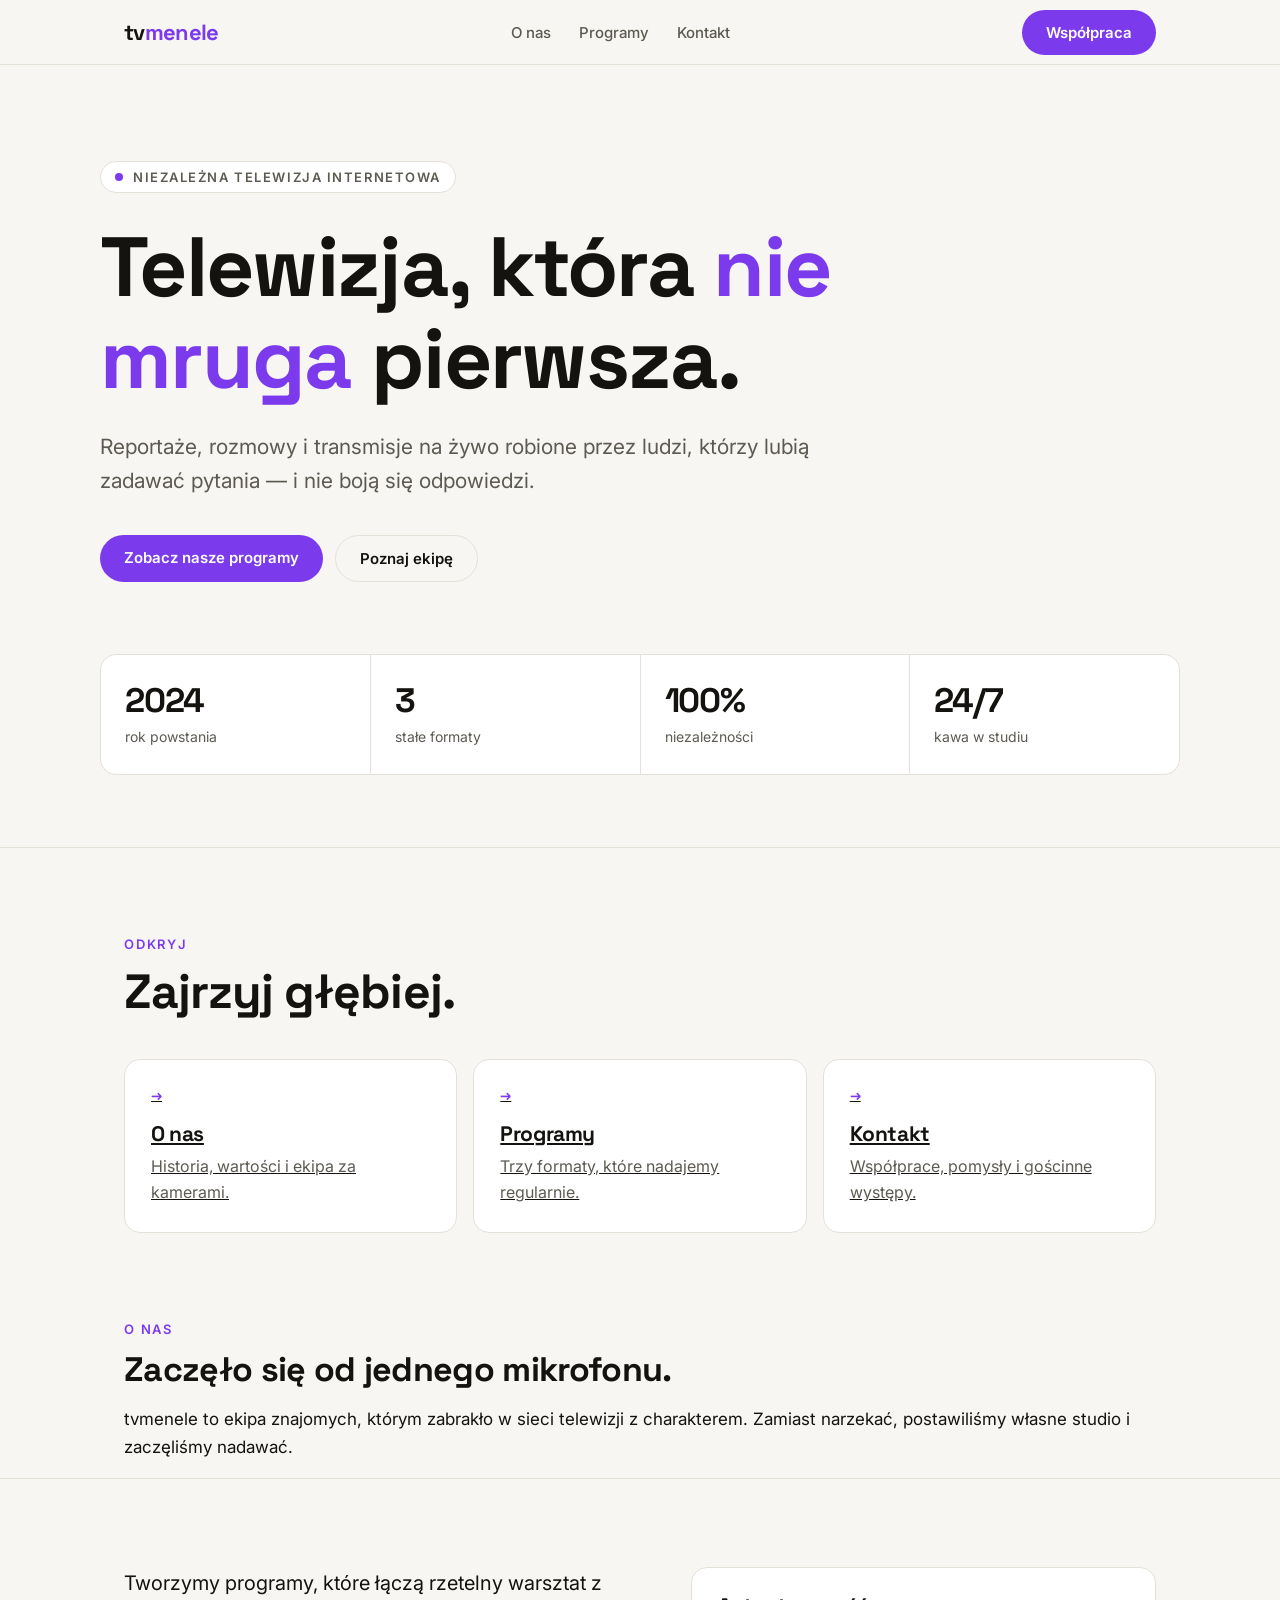
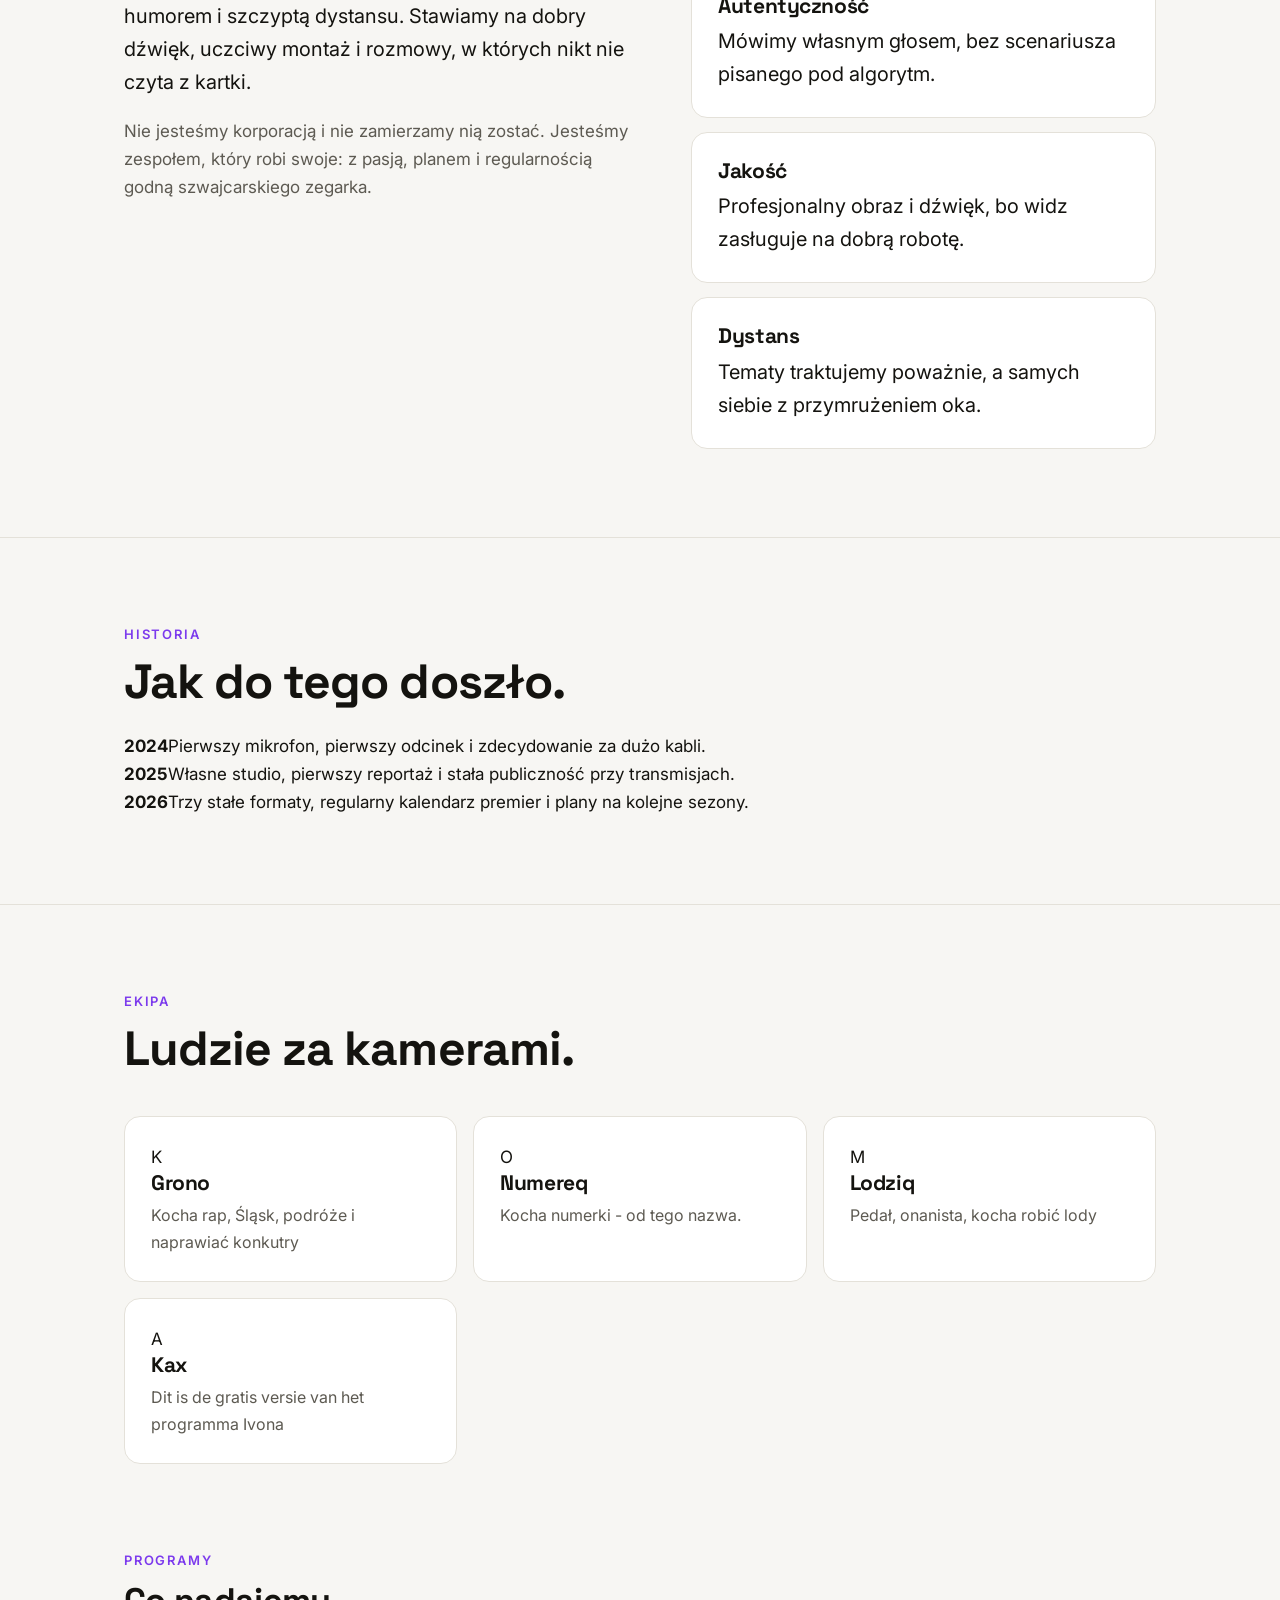
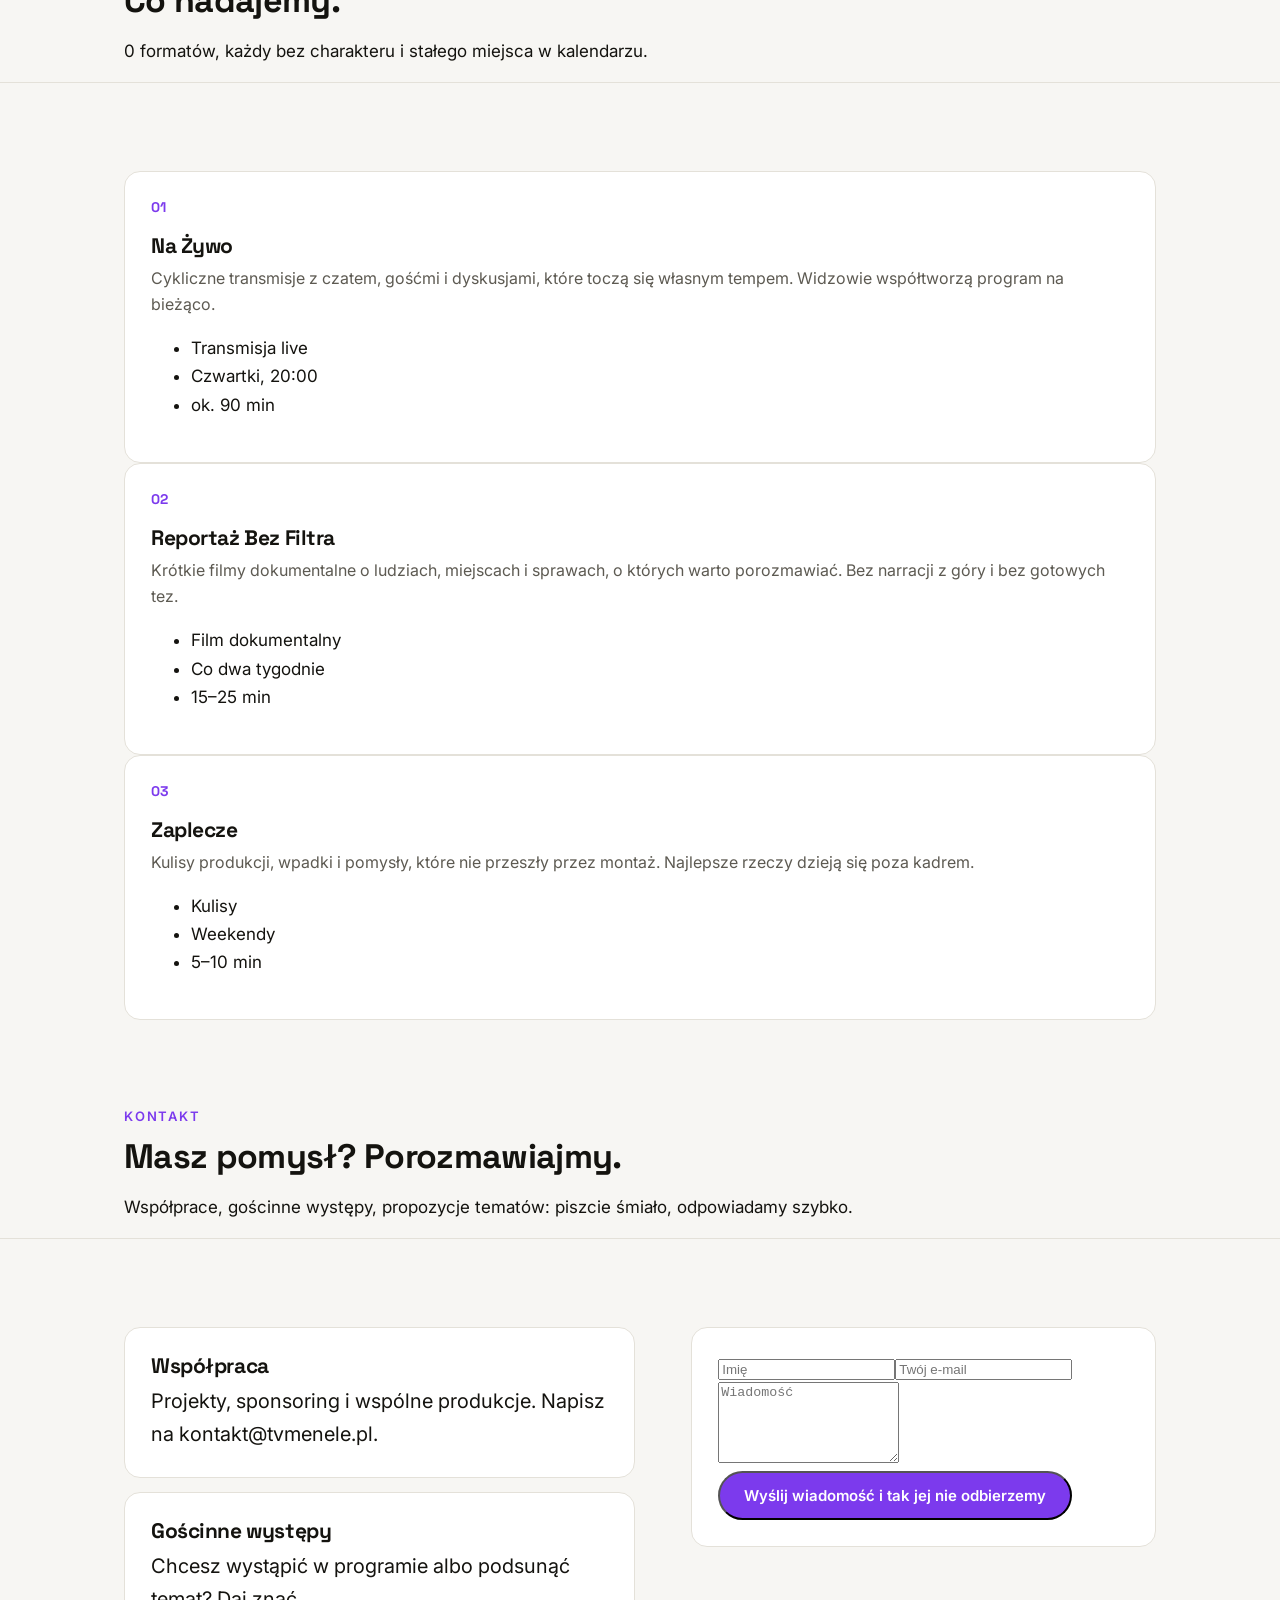
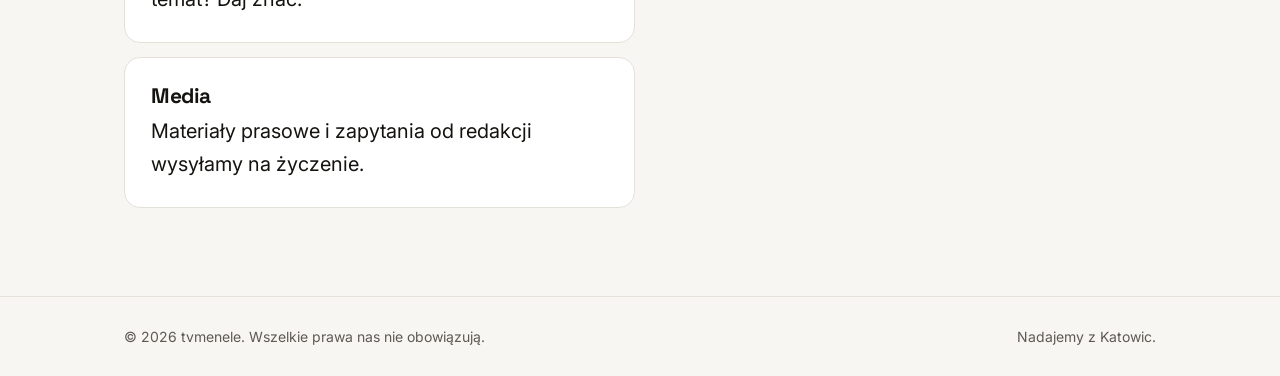
==== commit 877eada5: "robie ją uuu a ona aaa" ====
--- a/index.html
+++ b/index.html
@@ -68,16 +68,16 @@
 </div></div></section>
 <section><div class="wrap"><div class="kicker">Ekipa</div><h2>Ludzie za kamerami.</h2>
 <div class="grid3">
-<div class="card"><div class="av">K</div><h3>Kuba</h3><p>Showrunner i reżyser. Pilnuje, żeby wszystko zaczynało się o czasie.</p></div>
-<div class="card"><div class="av">O</div><h3>Ola</h3><p>Prowadząca. Zadaje pytania, na które wszyscy czekają.</p></div>
-<div class="card"><div class="av">M</div><h3>Michał</h3><p>Dźwięk i realizacja. Słyszy to, czego nie słyszy nikt inny.</p></div>
-<div class="card"><div class="av">A</div><h3>Ania</h3><p>Montaż. Wie, co zostawić, a co wyciąć.</p></div>
+<div class="card"><div class="av">K</div><h3>Grono</h3><p>Kocha rap, Śląsk, podróże i naprawiać konkutry</p></div>
+<div class="card"><div class="av">O</div><h3>Numereq</h3><p>Kocha numerki - od tego nazwa.</p></div>
+<div class="card"><div class="av">M</div><h3>Lodziq</h3><p>Pedał, onanista, kocha robić lody</p></div>
+<div class="card"><div class="av">A</div><h3>Kax</h3><p>Dit is de gratis versie van het programma Ivona</p></div>
 </div></div></section>
 </div>
 
 <div data-page="programy">
 <div class="wrap pagehead"><div class="kicker">Programy</div><h1>Co nadajemy.</h1>
-<p class="lead">Trzy formaty, każdy z własnym charakterem i stałym miejscem w kalendarzu.</p></div>
+<p class="lead">0 formatów, każdy bez charakteru i stałego miejsca w kalendarzu.</p></div>
 <section><div class="wrap">
 <article class="card prog"><div><div class="num">01</div><h3>Na Żywo</h3></div><div><p>Cykliczne transmisje z czatem, gośćmi i dyskusjami, które toczą się własnym tempem. Widzowie współtworzą program na bieżąco.</p><ul class="meta"><li>Transmisja live</li><li>Czwartki, 20:00</li><li>ok. 90 min</li></ul></div></article>
 <article class="card prog"><div><div class="num">02</div><h3>Reportaż Bez Filtra</h3></div><div><p>Krótkie filmy dokumentalne o ludziach, miejscach i sprawach, o których warto porozmawiać. Bez narracji z góry i bez gotowych tez.</p><ul class="meta"><li>Film dokumentalny</li><li>Co dwa tygodnie</li><li>15–25 min</li></ul></div></article>
@@ -94,7 +94,7 @@
 <div class="card"><h3>Gościnne występy</h3><p>Chcesz wystąpić w programie albo podsunąć temat? Daj znać.</p></div>
 <div class="card"><h3>Media</h3><p>Materiały prasowe i zapytania od redakcji wysyłamy na życzenie.</p></div>
 </div>
-<form id="f" class="f card"><input name="n" placeholder="Imię" required><input name="e" type="email" placeholder="Twój e-mail" required><textarea name="m" rows="5" placeholder="Wiadomość" required></textarea><button class="btn" type="submit">Wyślij wiadomość</button></form>
+<form id="f" class="f card"><input name="n" placeholder="Imię" required><input name="e" type="email" placeholder="Twój e-mail" required><textarea name="m" rows="5" placeholder="Wiadomość" required></textarea><button class="btn" type="submit">Wyślij wiadomość i tak jej nie odbierzemy</button></form>
 </div></section>
 </div>
 
@@ -103,7 +103,7 @@
 <footer>
   <div class="wrap">
     <span>© 2026 tvmenele. Wszelkie prawa nas nie obowiązują.</span>
-    <span>Nadajemy z dupy.</span>
+    <span>Nadajemy z Katowic.</span>
   </div>
 </footer>
 <script>
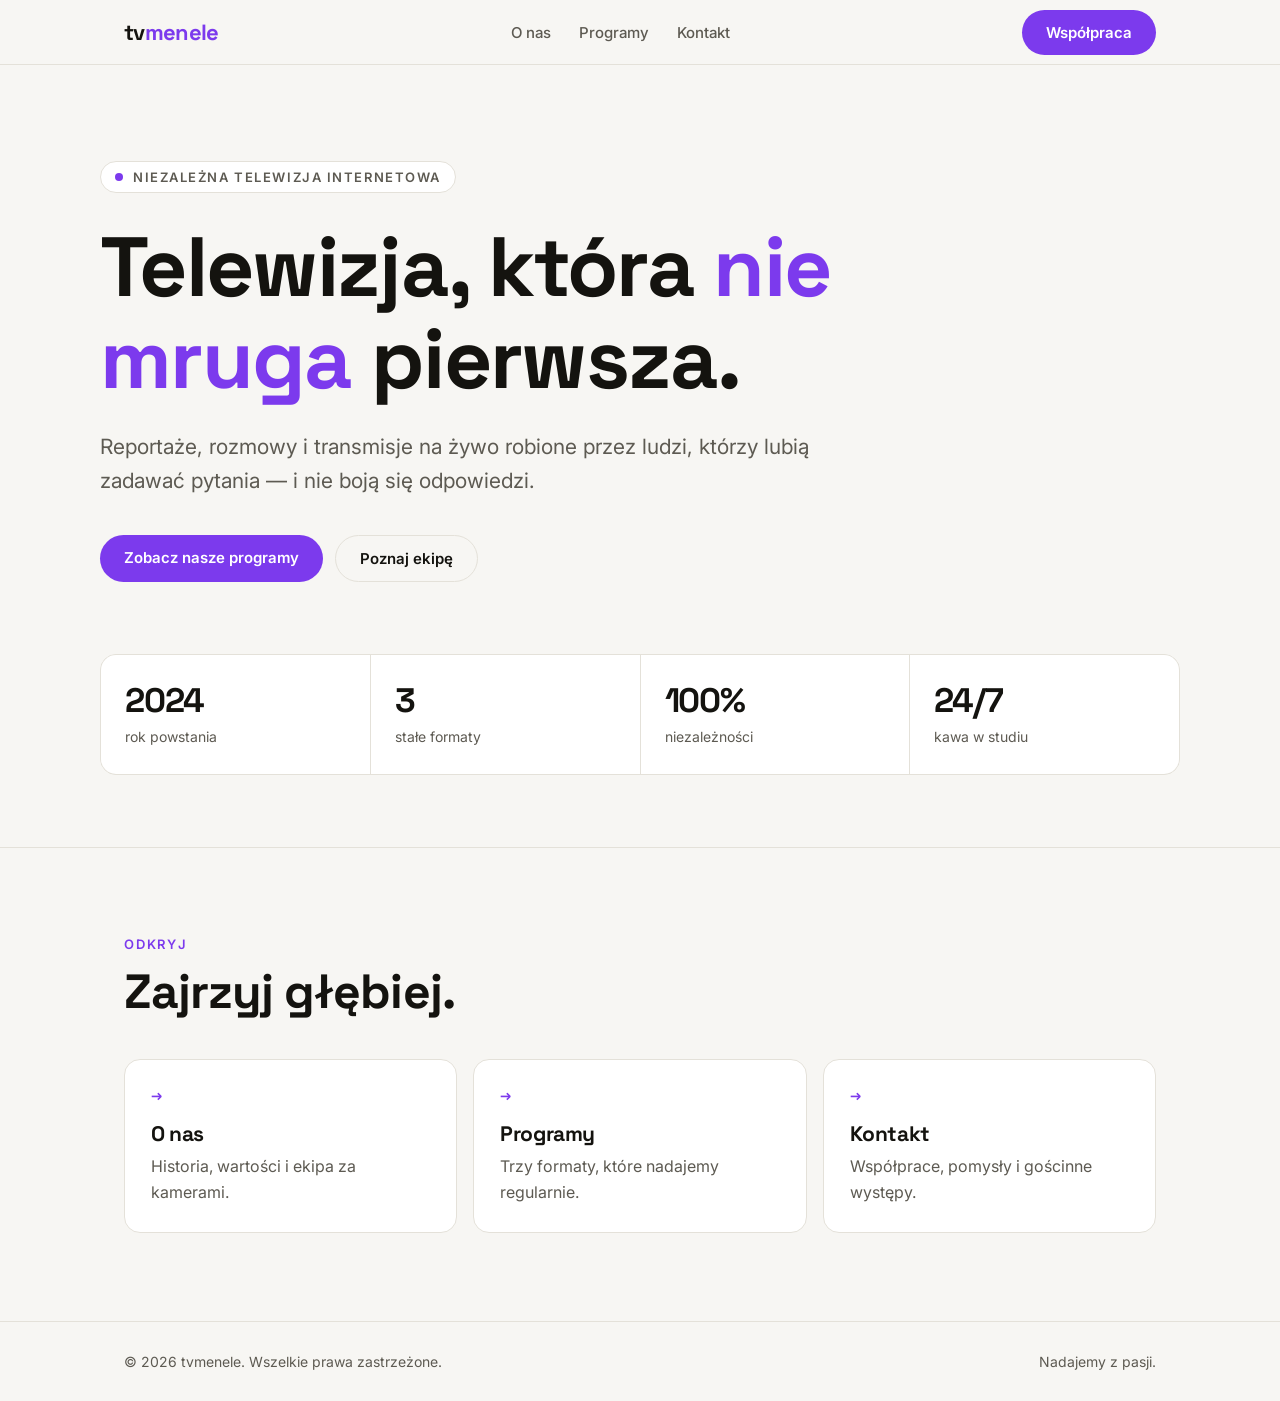
==== commit b6366a66: "ae" ====
--- a/index.html
+++ b/index.html
@@ -4,6 +4,7 @@
 <meta charset="utf-8">
 <meta name="viewport" content="width=device-width, initial-scale=1, viewport-fit=cover">
 <title>tvmenele — niezależna telewizja internetowa</title>
+<link rel="icon" href="data:image/svg+xml,<svg xmlns=%22http://www.w3.org/2000/svg%22 viewBox=%220 0 100 100%22><text y=%22.9em%22 font-size=%2290%22>📺</text></svg>">
 <link rel="preconnect" href="https://fonts.googleapis.com">
 <link rel="preconnect" href="https://fonts.gstatic.com" crossorigin>
 <link href="https://fonts.googleapis.com/css2?family=Space+Grotesk:wght@500;700&family=Inter:wght@400;500;600&display=swap" rel="stylesheet">
@@ -12,25 +13,23 @@
 <body>
 <header>
   <div class="wrap nav">
-    <a class="logo" href="#/">tv<span>menele</span></a>
+    <a class="logo" href="index.html">tv<span>menele</span></a>
     <ul>
-      <li><a href="#/o-nas">O nas</a></li>
-      <li><a href="#/programy">Programy</a></li>
-      <li><a href="#/kontakt">Kontakt</a></li>
+      <li><a href="o-nas.html">O nas</a></li>
+      <li><a href="programy.html">Programy</a></li>
+      <li><a href="kontakt.html">Kontakt</a></li>
     </ul>
-    <a class="btn" href="#/kontakt">Współpraca</a>
+    <a class="btn" href="kontakt.html">Współpraca</a>
   </div>
 </header>
-
-<main id="top">
-<div data-page="home">
-  <div class="wrap hero">
+<main>
+<div class="wrap hero">
     <span class="live"><i></i> Niezależna telewizja internetowa</span>
     <h1>Telewizja, która <em>nie mruga</em> pierwsza.</h1>
     <p>Reportaże, rozmowy i transmisje na żywo robione przez ludzi, którzy lubią zadawać pytania — i nie boją się odpowiedzi.</p>
     <div class="cta">
-      <a class="btn" href="#/programy">Zobacz nasze programy</a>
-      <a class="btn ghost" href="#/o-nas">Poznaj ekipę</a>
+      <a class="btn" href="programy.html">Zobacz nasze programy</a>
+      <a class="btn ghost" href="o-nas.html">Poznaj ekipę</a>
     </div>
     <div class="stats">
       <div><b>2024</b><span>rok powstania</span></div>
@@ -43,82 +42,16 @@
   
 <section><div class="wrap"><div class="kicker">Odkryj</div><h2>Zajrzyj głębiej.</h2>
 <div class="grid3">
-<a class="card link" href="#/o-nas"><div class="num">→</div><h3>O nas</h3><p>Historia, wartości i ekipa za kamerami.</p></a>
-<a class="card link" href="#/programy"><div class="num">→</div><h3>Programy</h3><p>Trzy formaty, które nadajemy regularnie.</p></a>
-<a class="card link" href="#/kontakt"><div class="num">→</div><h3>Kontakt</h3><p>Współprace, pomysły i gościnne występy.</p></a>
+<a class="card link" href="o-nas.html"><div class="num">→</div><h3>O nas</h3><p>Historia, wartości i ekipa za kamerami.</p></a>
+<a class="card link" href="programy.html"><div class="num">→</div><h3>Programy</h3><p>Trzy formaty, które nadajemy regularnie.</p></a>
+<a class="card link" href="kontakt.html"><div class="num">→</div><h3>Kontakt</h3><p>Współprace, pomysły i gościnne występy.</p></a>
 </div></div></section>
-</div>
-
-<div data-page="o-nas">
-<div class="wrap pagehead"><div class="kicker">O nas</div><h1>Zaczęło się od jednego mikrofonu.</h1>
-<p class="lead">tvmenele to ekipa znajomych, którym zabrakło w sieci telewizji z charakterem. Zamiast narzekać, postawiliśmy własne studio i zaczęliśmy nadawać.</p></div>
-<section><div class="wrap about">
-<div><p>Tworzymy programy, które łączą rzetelny warsztat z humorem i szczyptą dystansu. Stawiamy na dobry dźwięk, uczciwy montaż i rozmowy, w których nikt nie czyta z kartki.</p>
-<p>Nie jesteśmy korporacją i nie zamierzamy nią zostać. Jesteśmy zespołem, który robi swoje: z pasją, planem i regularnością godną szwajcarskiego zegarka.</p></div>
-<div class="vals">
-<div class="card"><h3>Autentyczność</h3><p>Mówimy własnym głosem, bez scenariusza pisanego pod algorytm.</p></div>
-<div class="card"><h3>Jakość</h3><p>Profesjonalny obraz i dźwięk, bo widz zasługuje na dobrą robotę.</p></div>
-<div class="card"><h3>Dystans</h3><p>Tematy traktujemy poważnie, a samych siebie z przymrużeniem oka.</p></div>
-</div></div></section>
-<section><div class="wrap"><div class="kicker">Historia</div><h2>Jak do tego doszło.</h2>
-<div class="tl">
-<div><b>2024</b><span>Pierwszy mikrofon, pierwszy odcinek i zdecydowanie za dużo kabli.</span></div>
-<div><b>2025</b><span>Własne studio, pierwszy reportaż i stała publiczność przy transmisjach.</span></div>
-<div><b>2026</b><span>Trzy stałe formaty, regularny kalendarz premier i plany na kolejne sezony.</span></div>
-</div></div></section>
-<section><div class="wrap"><div class="kicker">Ekipa</div><h2>Ludzie za kamerami.</h2>
-<div class="grid3">
-<div class="card"><div class="av">K</div><h3>Grono</h3><p>Kocha rap, Śląsk, podróże i naprawiać konkutry</p></div>
-<div class="card"><div class="av">O</div><h3>Numereq</h3><p>Kocha numerki - od tego nazwa.</p></div>
-<div class="card"><div class="av">M</div><h3>Lodziq</h3><p>Pedał, onanista, kocha robić lody</p></div>
-<div class="card"><div class="av">A</div><h3>Kax</h3><p>Dit is de gratis versie van het programma Ivona</p></div>
-</div></div></section>
-</div>
-
-<div data-page="programy">
-<div class="wrap pagehead"><div class="kicker">Programy</div><h1>Co nadajemy.</h1>
-<p class="lead">0 formatów, każdy bez charakteru i stałego miejsca w kalendarzu.</p></div>
-<section><div class="wrap">
-<article class="card prog"><div><div class="num">01</div><h3>Na Żywo</h3></div><div><p>Cykliczne transmisje z czatem, gośćmi i dyskusjami, które toczą się własnym tempem. Widzowie współtworzą program na bieżąco.</p><ul class="meta"><li>Transmisja live</li><li>Czwartki, 20:00</li><li>ok. 90 min</li></ul></div></article>
-<article class="card prog"><div><div class="num">02</div><h3>Reportaż Bez Filtra</h3></div><div><p>Krótkie filmy dokumentalne o ludziach, miejscach i sprawach, o których warto porozmawiać. Bez narracji z góry i bez gotowych tez.</p><ul class="meta"><li>Film dokumentalny</li><li>Co dwa tygodnie</li><li>15–25 min</li></ul></div></article>
-<article class="card prog"><div><div class="num">03</div><h3>Zaplecze</h3></div><div><p>Kulisy produkcji, wpadki i pomysły, które nie przeszły przez montaż. Najlepsze rzeczy dzieją się poza kadrem.</p><ul class="meta"><li>Kulisy</li><li>Weekendy</li><li>5–10 min</li></ul></div></article>
-</div></section>
-</div>
-
-<div data-page="kontakt">
-<div class="wrap pagehead"><div class="kicker">Kontakt</div><h1>Masz pomysł? Porozmawiajmy.</h1>
-<p class="lead">Współprace, gościnne występy, propozycje tematów: piszcie śmiało, odpowiadamy szybko.</p></div>
-<section><div class="wrap about">
-<div class="vals">
-<div class="card"><h3>Współpraca</h3><p>Projekty, sponsoring i wspólne produkcje. Napisz na kontakt@tvmenele.pl.</p></div>
-<div class="card"><h3>Gościnne występy</h3><p>Chcesz wystąpić w programie albo podsunąć temat? Daj znać.</p></div>
-<div class="card"><h3>Media</h3><p>Materiały prasowe i zapytania od redakcji wysyłamy na życzenie.</p></div>
-</div>
-<form id="f" class="f card"><input name="n" placeholder="Imię" required><input name="e" type="email" placeholder="Twój e-mail" required><textarea name="m" rows="5" placeholder="Wiadomość" required></textarea><button class="btn" type="submit">Wyślij wiadomość i tak jej nie odbierzemy</button></form>
-</div></section>
-</div>
-
 </main>
-
 <footer>
   <div class="wrap">
-    <span>© 2026 tvmenele. Wszelkie prawa nas nie obowiązują.</span>
-    <span>Nadajemy z Katowic.</span>
+    <span>© 2026 tvmenele. Wszelkie prawa zastrzeżone.</span>
+    <span>Nadajemy z pasji.</span>
   </div>
 </footer>
-<script>
-(function(){
-var pages=document.querySelectorAll('[data-page]'),links=document.querySelectorAll('.nav ul a');
-var T={home:'tvmenele — niezależna telewizja internetowa','o-nas':'O nas — tvmenele',programy:'Programy — tvmenele',kontakt:'Kontakt — tvmenele'};
-function go(){var p=location.hash.replace(/^#\/?/,'')||'home';if(!T[p])p='home';
-pages.forEach(function(e){e.classList.toggle('on',e.dataset.page===p)});
-links.forEach(function(a){a.classList.toggle('cur',a.getAttribute('href')==='#/'+p)});
-document.title=T[p];window.scrollTo(0,0)}
-window.addEventListener('hashchange',go);go();
-var f=document.getElementById('f');
-f.addEventListener('submit',function(e){e.preventDefault();var d=new FormData(f);
-location.href='mailto:kontakt@tvmenele.pl?subject='+encodeURIComponent('Wiadomość ze strony od: '+d.get('n'))+'&body='+encodeURIComponent(d.get('m')+'\n\n'+d.get('e'))});
-})();
-</script>
 </body>
-</html>+</html>
--- a/style.css
+++ b/style.css
@@ -59,3 +59,21 @@
 footer .wrap{display:flex;flex-wrap:wrap;gap:12px;justify-content:space-between}
 @media(max-width:760px){.nav ul{display:none}.about{grid-template-columns:1fr;gap:36px}.hero{padding:64px 0 48px}section{padding:64px 0}}
 @media(prefers-reduced-motion:reduce){.live i{animation:none}html{scroll-behavior:auto}}
+
+.nav ul a.cur{color:var(--text)}
+.link{display:block;text-decoration:none;transition:border-color .2s}.link:hover{border-color:var(--accent)}
+.pagehead{padding:72px 24px 40px}
+.pagehead h1{font-size:clamp(36px,6vw,64px);margin:0 0 20px;max-width:18ch}
+.lead{font-size:20px;color:var(--muted);max-width:58ch;margin:0}
+.tl{border-left:2px solid var(--line);margin:32px 0 0 6px}
+.tl div{position:relative;padding:0 0 28px 28px}.tl div:last-child{padding-bottom:0}
+.tl div::before{content:"";position:absolute;left:-7px;top:7px;width:12px;height:12px;border-radius:50%;background:var(--accent)}
+.tl b{display:block;font:700 18px var(--head)}.tl span{color:var(--muted)}
+.av{width:56px;height:56px;border-radius:50%;background:var(--accent);color:var(--accent-ink);display:grid;place-items:center;font:700 20px var(--head);margin-bottom:16px}
+.prog{display:grid;grid-template-columns:1fr 2fr;gap:24px;margin-bottom:16px}
+.meta{list-style:none;padding:0;margin:16px 0 0;display:flex;flex-wrap:wrap;gap:8px}
+.meta li{font-size:13px;color:var(--muted);border:1px solid var(--line);border-radius:999px;padding:4px 12px}
+.f input,.f textarea{width:100%;padding:13px 16px;margin-bottom:12px;border:1px solid var(--line);border-radius:12px;background:var(--bg);color:var(--text);font:inherit}
+.f input:focus,.f textarea:focus{outline:2px solid var(--accent);outline-offset:1px}
+button.btn{border:0;cursor:pointer}
+@media(max-width:760px){.nav ul{display:flex;gap:16px}.nav .btn{display:none}.prog{grid-template-columns:1fr}.pagehead{padding:48px 24px 24px}}
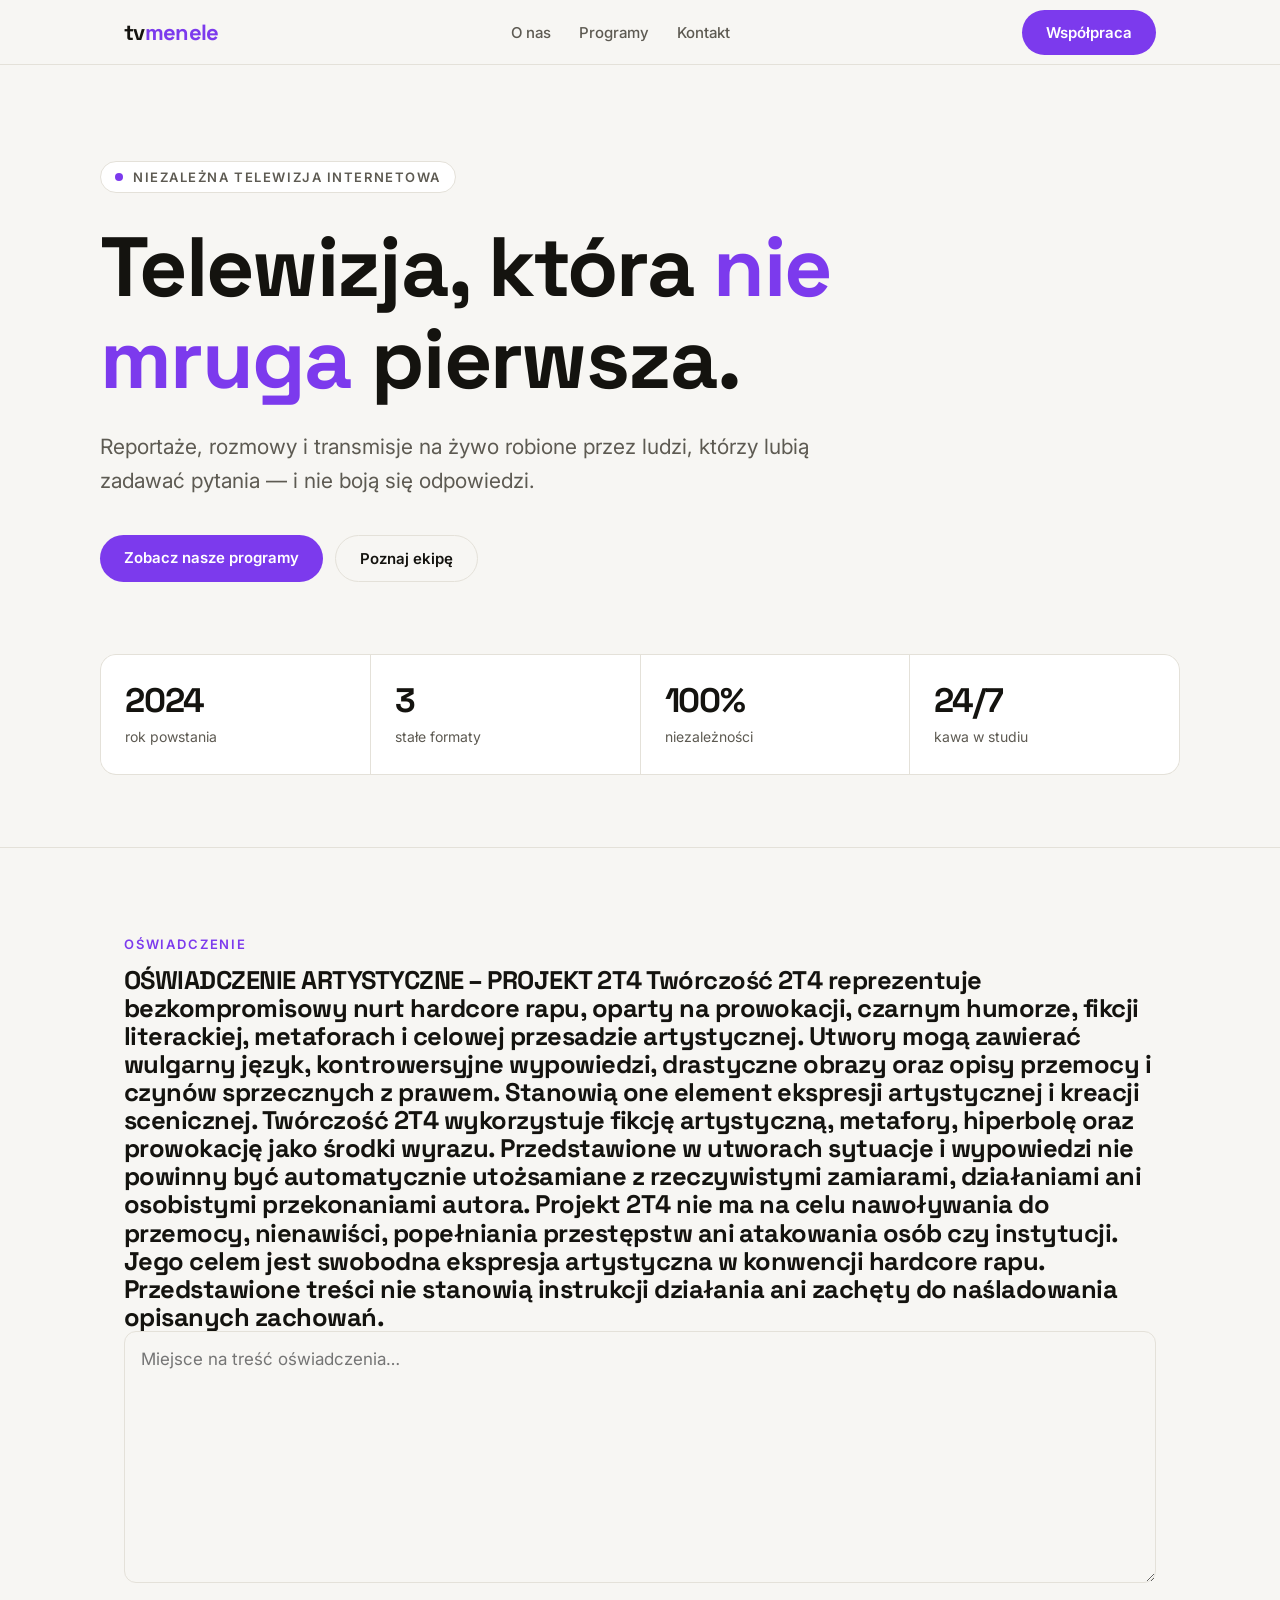
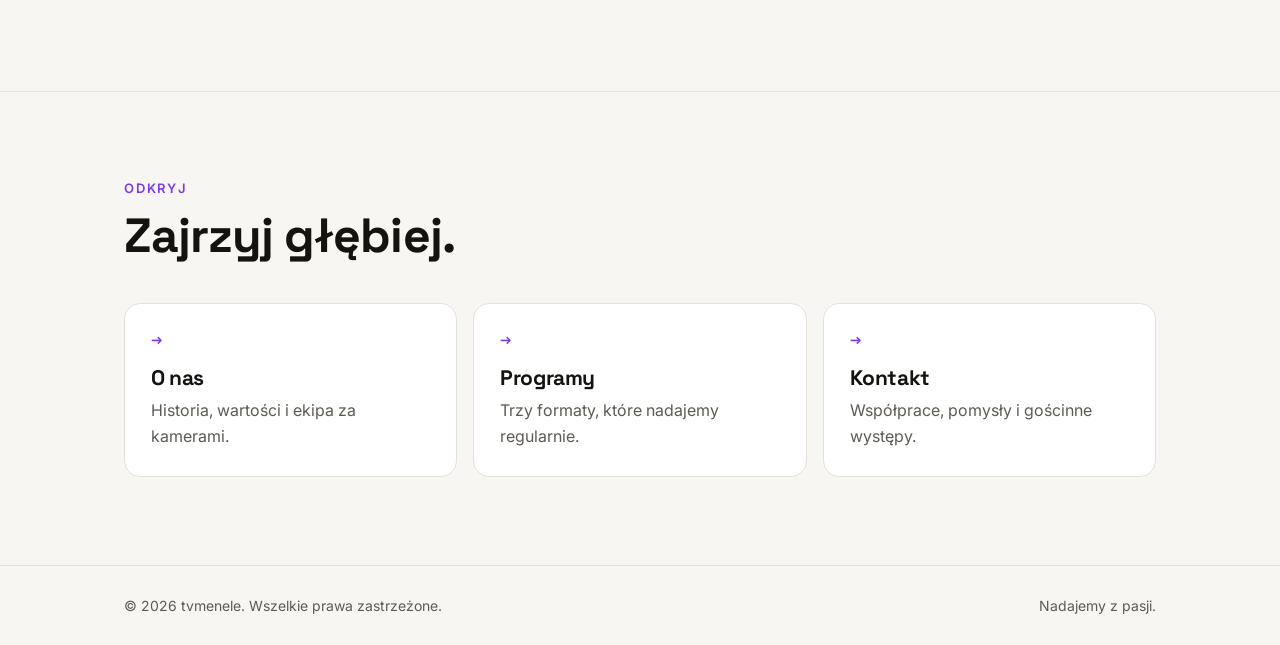
==== commit a56622dd: "oswiadczenie" ====
--- a/index.html
+++ b/index.html
@@ -39,7 +39,27 @@
     </div>
   </div>
 
-  
+<section>
+  <div class="wrap">
+    <div class="kicker">Oświadczenie</div>
+    <h1>OŚWIADCZENIE ARTYSTYCZNE – PROJEKT 2T4
+
+Twórczość 2T4 reprezentuje bezkompromisowy nurt hardcore rapu, oparty na prowokacji, czarnym humorze, fikcji literackiej, metaforach i celowej przesadzie artystycznej.
+
+Utwory mogą zawierać wulgarny język, kontrowersyjne wypowiedzi, drastyczne obrazy oraz opisy przemocy i czynów sprzecznych z prawem. Stanowią one element ekspresji artystycznej i kreacji scenicznej.
+
+Twórczość 2T4 wykorzystuje fikcję artystyczną, metafory, hiperbolę oraz prowokację jako środki wyrazu. Przedstawione w utworach sytuacje i wypowiedzi nie powinny być automatycznie utożsamiane z rzeczywistymi zamiarami, działaniami ani osobistymi przekonaniami autora.
+
+Projekt 2T4 nie ma na celu nawoływania do przemocy, nienawiści, popełniania przestępstw ani atakowania osób czy instytucji. Jego celem jest swobodna ekspresja artystyczna w konwencji hardcore rapu.
+
+Przedstawione treści nie stanowią instrukcji działania ani zachęty do naśladowania opisanych zachowań.</h1>
+    <form class="f">
+      <label for="statement" hidden>Treść oświadczenia</label>
+      <textarea id="statement" name="statement" rows="8" placeholder="Miejsce na treść oświadczenia…"></textarea>
+    </form>
+  </div>
+</section>
+
 <section><div class="wrap"><div class="kicker">Odkryj</div><h2>Zajrzyj głębiej.</h2>
 <div class="grid3">
 <a class="card link" href="o-nas.html"><div class="num">→</div><h3>O nas</h3><p>Historia, wartości i ekipa za kamerami.</p></a>
--- a/style.css
+++ b/style.css
@@ -75,5 +75,6 @@
 .meta li{font-size:13px;color:var(--muted);border:1px solid var(--line);border-radius:999px;padding:4px 12px}
 .f input,.f textarea{width:100%;padding:13px 16px;margin-bottom:12px;border:1px solid var(--line);border-radius:12px;background:var(--bg);color:var(--text);font:inherit}
 .f input:focus,.f textarea:focus{outline:2px solid var(--accent);outline-offset:1px}
+.f textarea{min-height:220px;resize:vertical}
 button.btn{border:0;cursor:pointer}
 @media(max-width:760px){.nav ul{display:flex;gap:16px}.nav .btn{display:none}.prog{grid-template-columns:1fr}.pagehead{padding:48px 24px 24px}}
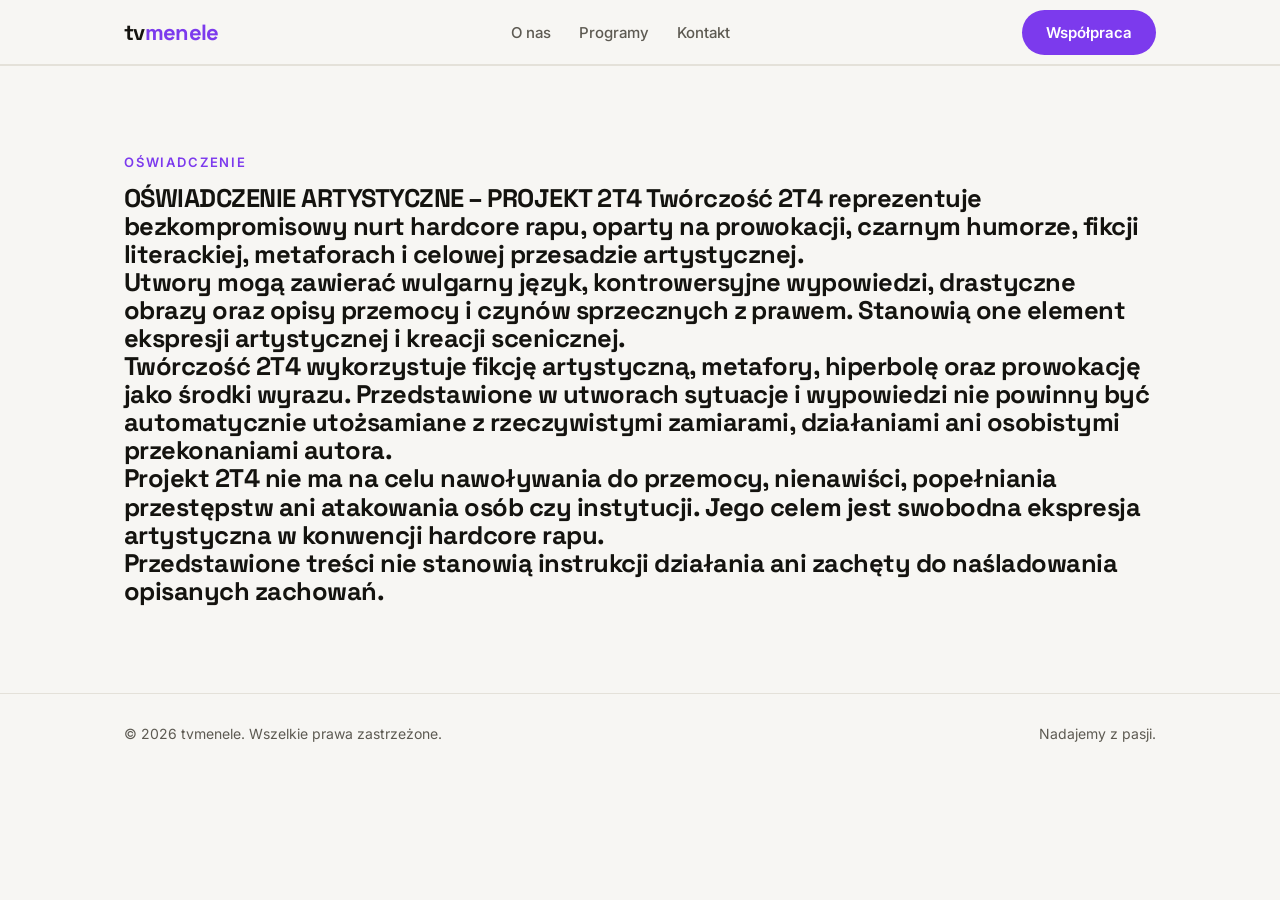
==== commit 02459a8a: "ae" ====
--- a/index.html
+++ b/index.html
@@ -23,49 +23,22 @@
   </div>
 </header>
 <main>
-<div class="wrap hero">
-    <span class="live"><i></i> Niezależna telewizja internetowa</span>
-    <h1>Telewizja, która <em>nie mruga</em> pierwsza.</h1>
-    <p>Reportaże, rozmowy i transmisje na żywo robione przez ludzi, którzy lubią zadawać pytania — i nie boją się odpowiedzi.</p>
-    <div class="cta">
-      <a class="btn" href="programy.html">Zobacz nasze programy</a>
-      <a class="btn ghost" href="o-nas.html">Poznaj ekipę</a>
-    </div>
-    <div class="stats">
-      <div><b>2024</b><span>rok powstania</span></div>
-      <div><b>3</b><span>stałe formaty</span></div>
-      <div><b>100%</b><span>niezależności</span></div>
-      <div><b>24/7</b><span>kawa w studiu</span></div>
-    </div>
-  </div>
-
 <section>
   <div class="wrap">
     <div class="kicker">Oświadczenie</div>
     <h1>OŚWIADCZENIE ARTYSTYCZNE – PROJEKT 2T4
 
-Twórczość 2T4 reprezentuje bezkompromisowy nurt hardcore rapu, oparty na prowokacji, czarnym humorze, fikcji literackiej, metaforach i celowej przesadzie artystycznej.
+Twórczość 2T4 reprezentuje bezkompromisowy nurt hardcore rapu, oparty na prowokacji, czarnym humorze, fikcji literackiej, metaforach i celowej przesadzie artystycznej.<br>
 
-Utwory mogą zawierać wulgarny język, kontrowersyjne wypowiedzi, drastyczne obrazy oraz opisy przemocy i czynów sprzecznych z prawem. Stanowią one element ekspresji artystycznej i kreacji scenicznej.
+Utwory mogą zawierać wulgarny język, kontrowersyjne wypowiedzi, drastyczne obrazy oraz opisy przemocy i czynów sprzecznych z prawem. Stanowią one element ekspresji artystycznej i kreacji scenicznej.<br>
 
-Twórczość 2T4 wykorzystuje fikcję artystyczną, metafory, hiperbolę oraz prowokację jako środki wyrazu. Przedstawione w utworach sytuacje i wypowiedzi nie powinny być automatycznie utożsamiane z rzeczywistymi zamiarami, działaniami ani osobistymi przekonaniami autora.
+Twórczość 2T4 wykorzystuje fikcję artystyczną, metafory, hiperbolę oraz prowokację jako środki wyrazu. Przedstawione w utworach sytuacje i wypowiedzi nie powinny być automatycznie utożsamiane z rzeczywistymi zamiarami, działaniami ani osobistymi przekonaniami autora.<br>
 
-Projekt 2T4 nie ma na celu nawoływania do przemocy, nienawiści, popełniania przestępstw ani atakowania osób czy instytucji. Jego celem jest swobodna ekspresja artystyczna w konwencji hardcore rapu.
+Projekt 2T4 nie ma na celu nawoływania do przemocy, nienawiści, popełniania przestępstw ani atakowania osób czy instytucji. Jego celem jest swobodna ekspresja artystyczna w konwencji hardcore rapu.<br>
 
-Przedstawione treści nie stanowią instrukcji działania ani zachęty do naśladowania opisanych zachowań.</h1>
-    <form class="f">
-      <label for="statement" hidden>Treść oświadczenia</label>
-      <textarea id="statement" name="statement" rows="8" placeholder="Miejsce na treść oświadczenia…"></textarea>
-    </form>
+Przedstawione treści nie stanowią instrukcji działania ani zachęty do naśladowania opisanych zachowań.<br></h1>
   </div>
 </section>
-
-<section><div class="wrap"><div class="kicker">Odkryj</div><h2>Zajrzyj głębiej.</h2>
-<div class="grid3">
-<a class="card link" href="o-nas.html"><div class="num">→</div><h3>O nas</h3><p>Historia, wartości i ekipa za kamerami.</p></a>
-<a class="card link" href="programy.html"><div class="num">→</div><h3>Programy</h3><p>Trzy formaty, które nadajemy regularnie.</p></a>
-<a class="card link" href="kontakt.html"><div class="num">→</div><h3>Kontakt</h3><p>Współprace, pomysły i gościnne występy.</p></a>
-</div></div></section>
 </main>
 <footer>
   <div class="wrap">
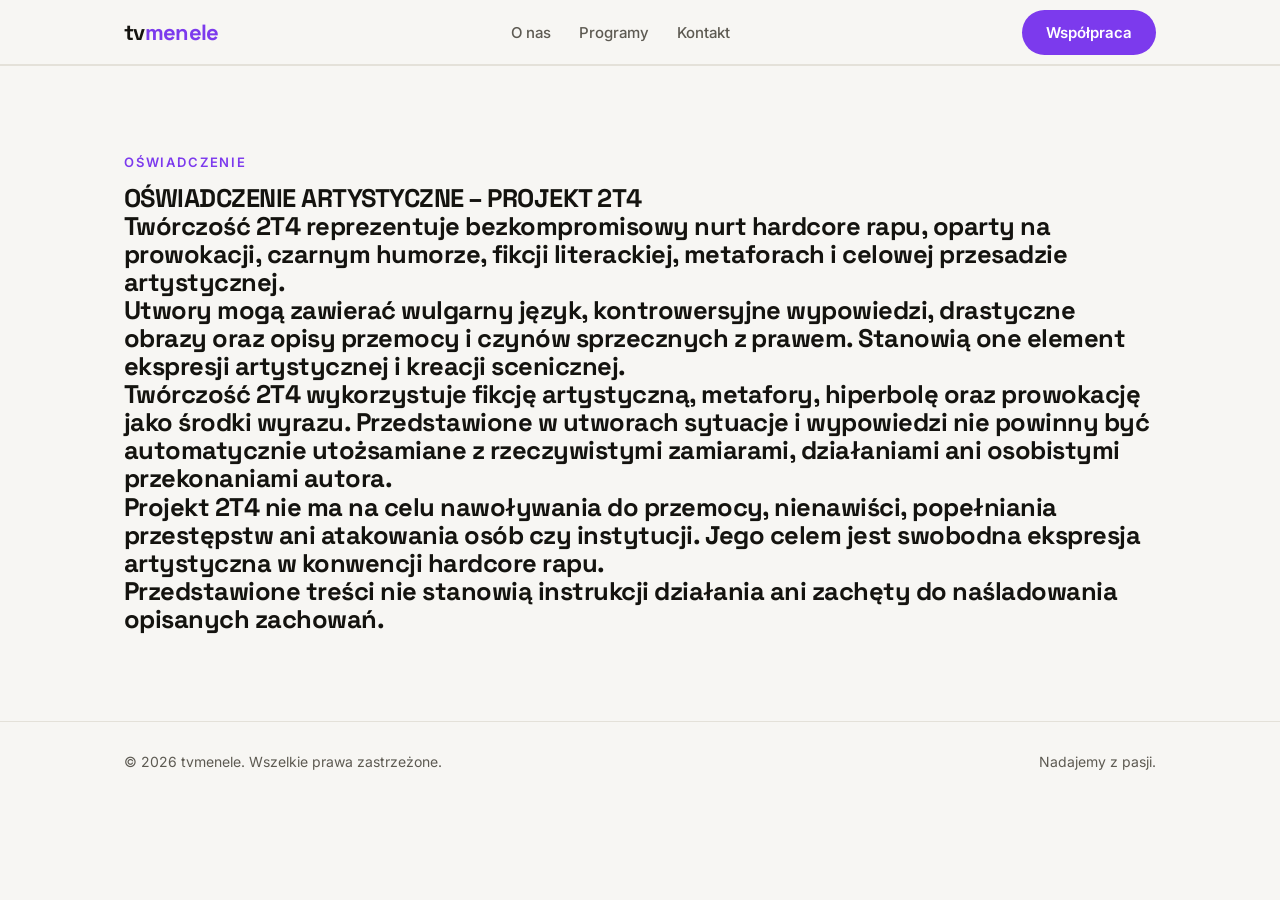
==== commit 6e9f0056: "wT4" ====
--- a/index.html
+++ b/index.html
@@ -26,7 +26,7 @@
 <section>
   <div class="wrap">
     <div class="kicker">Oświadczenie</div>
-    <h1>OŚWIADCZENIE ARTYSTYCZNE – PROJEKT 2T4
+    <h1>OŚWIADCZENIE ARTYSTYCZNE – PROJEKT 2T4 <br>
 
 Twórczość 2T4 reprezentuje bezkompromisowy nurt hardcore rapu, oparty na prowokacji, czarnym humorze, fikcji literackiej, metaforach i celowej przesadzie artystycznej.<br>
 
